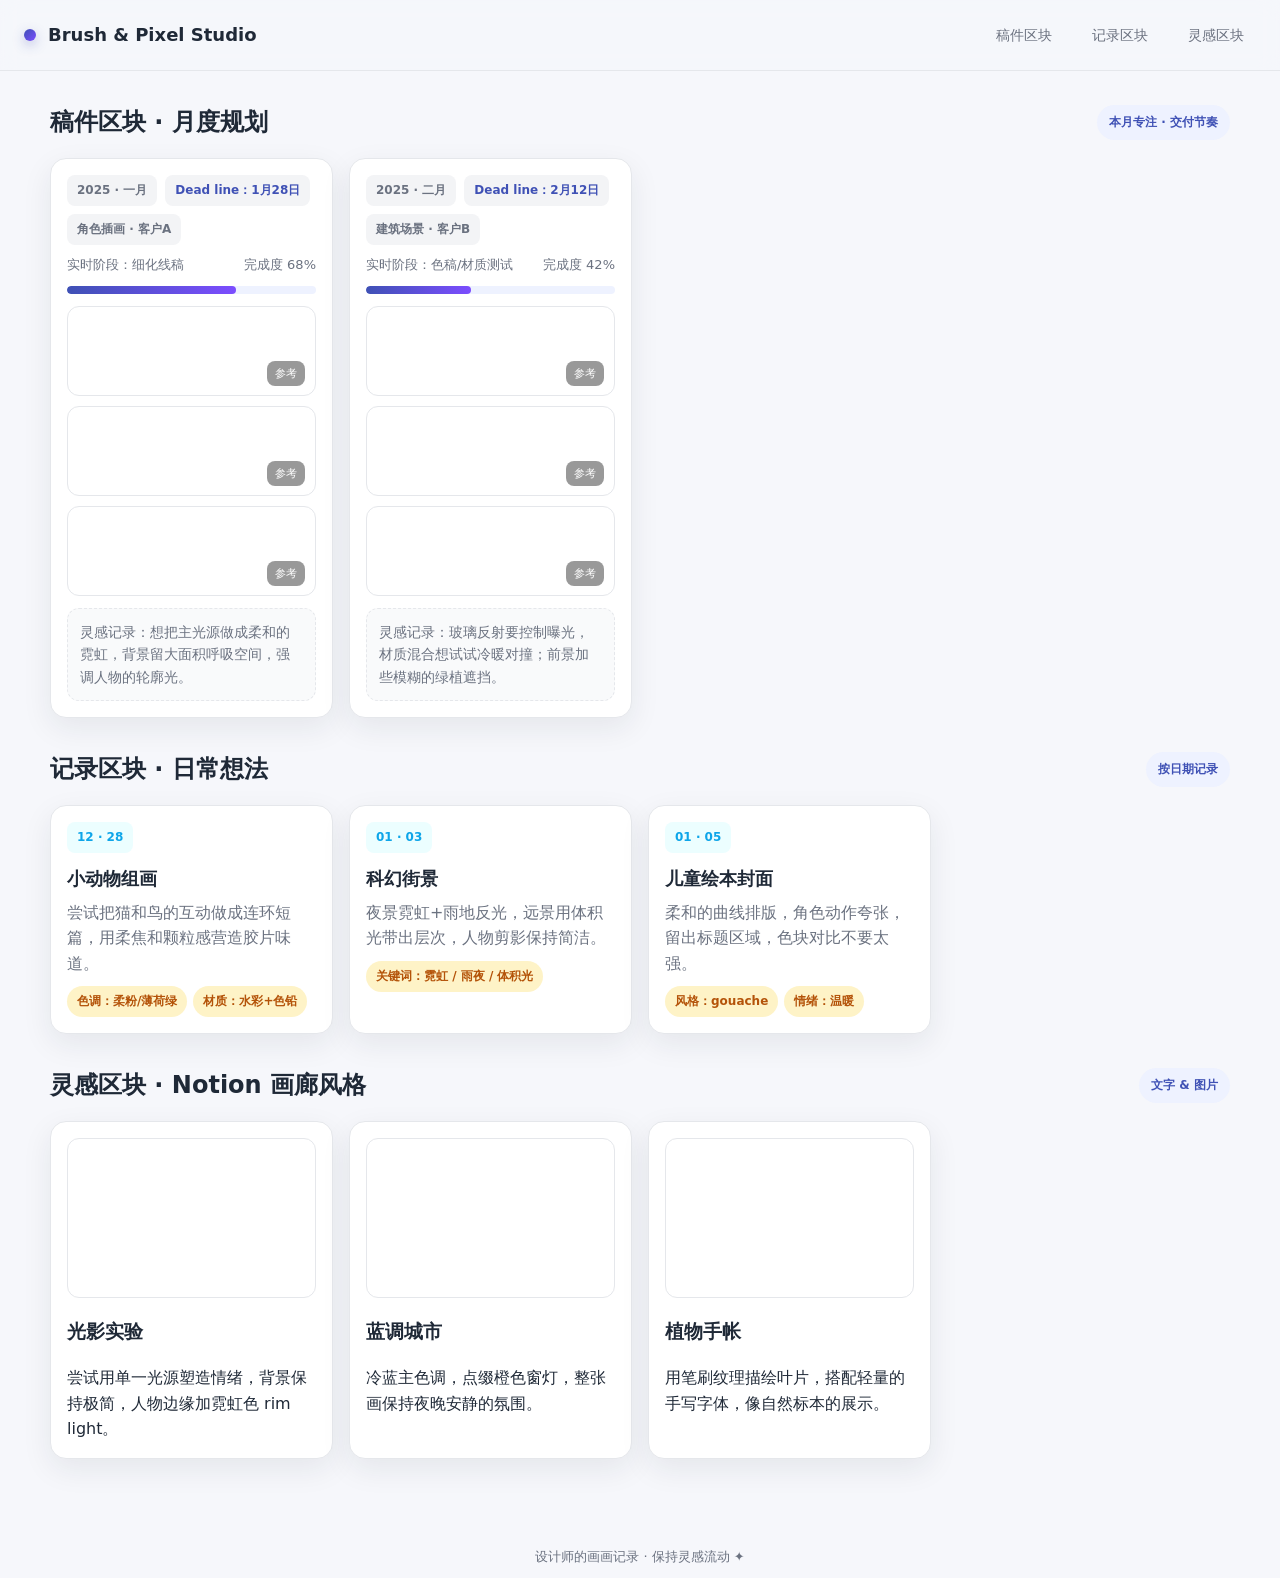
==== index.html @ 57a260a4 "Add painting record layout page" ====
<!DOCTYPE html>
<html lang="zh-CN">
<head>
  <meta charset="UTF-8">
  <meta name="viewport" content="width=device-width, initial-scale=1.0">
  <title>画画记录网站 | Brush & Pixel</title>
  <style>
    :root {
      --bg: #f6f7fb;
      --card: #ffffff;
      --primary: #3f51b5;
      --accent: #ffc107;
      --text: #1f2937;
      --muted: #6b7280;
      --border: #e5e7eb;
      --shadow: 0 10px 30px rgba(31, 41, 55, 0.08);
    }

    * { box-sizing: border-box; }

    body {
      margin: 0;
      font-family: "Inter", "PingFang SC", "Microsoft YaHei", system-ui, -apple-system, sans-serif;
      background: var(--bg);
      color: var(--text);
      line-height: 1.6;
    }

    header {
      position: sticky;
      top: 0;
      z-index: 10;
      background: rgba(246, 247, 251, 0.9);
      backdrop-filter: blur(10px);
      border-bottom: 1px solid var(--border);
      padding: 16px 24px;
      display: flex;
      align-items: center;
      justify-content: space-between;
    }

    .brand {
      display: flex;
      align-items: center;
      gap: 12px;
      font-weight: 700;
      font-size: 18px;
    }

    .brand .dot {
      width: 12px;
      height: 12px;
      border-radius: 50%;
      background: linear-gradient(135deg, var(--primary), #7c4dff);
      box-shadow: 0 4px 12px rgba(63, 81, 181, 0.35);
    }

    .nav {
      display: flex;
      gap: 16px;
      align-items: center;
      font-size: 14px;
    }

    .nav a {
      color: var(--muted);
      text-decoration: none;
      padding: 8px 12px;
      border-radius: 10px;
      transition: all 0.2s ease;
    }

    .nav a:hover {
      color: var(--primary);
      background: rgba(63, 81, 181, 0.08);
    }

    main {
      max-width: 1220px;
      margin: 0 auto;
      padding: 32px 20px 64px;
      display: flex;
      flex-direction: column;
      gap: 32px;
    }

    .section-header {
      display: flex;
      align-items: center;
      justify-content: space-between;
      margin-bottom: 16px;
    }

    h2 {
      margin: 0;
      font-size: 24px;
    }

    .pill {
      background: #eef2ff;
      color: var(--primary);
      padding: 8px 12px;
      border-radius: 999px;
      font-weight: 600;
      font-size: 12px;
      display: inline-flex;
      align-items: center;
      gap: 6px;
    }

    .grid {
      display: grid;
      gap: 16px;
    }

    .gallery {
      grid-template-columns: repeat(auto-fill, minmax(280px, 1fr));
    }

    .card {
      background: var(--card);
      border: 1px solid var(--border);
      border-radius: 16px;
      padding: 16px;
      box-shadow: var(--shadow);
      transition: transform 0.15s ease, box-shadow 0.15s ease;
    }

    .card:hover {
      transform: translateY(-3px);
      box-shadow: 0 15px 40px rgba(31, 41, 55, 0.12);
    }

    .tag-row {
      display: flex;
      gap: 8px;
      margin-bottom: 10px;
      flex-wrap: wrap;
    }

    .tag {
      padding: 6px 10px;
      border-radius: 8px;
      background: #f3f4f6;
      color: var(--muted);
      font-weight: 600;
      font-size: 12px;
    }

    .deadline {
      color: var(--primary);
    }

    .progress {
      position: relative;
      height: 8px;
      width: 100%;
      background: #eef2ff;
      border-radius: 999px;
      margin: 10px 0 12px;
      overflow: hidden;
    }

    .progress span {
      position: absolute;
      left: 0;
      top: 0;
      bottom: 0;
      width: 68%;
      background: linear-gradient(90deg, var(--primary), #7c4dff);
      border-radius: inherit;
    }

    .progress-label {
      display: flex;
      align-items: center;
      justify-content: space-between;
      font-size: 13px;
      color: var(--muted);
    }

    .ref-grid {
      display: grid;
      grid-template-columns: repeat(auto-fit, minmax(120px, 1fr));
      gap: 10px;
      margin-top: 12px;
    }

    .ref-thumb {
      height: 90px;
      border-radius: 12px;
      background-size: cover;
      background-position: center;
      border: 1px solid var(--border);
      position: relative;
      overflow: hidden;
    }

    .ref-thumb::after {
      content: "参考";
      position: absolute;
      bottom: 8px;
      right: 10px;
      font-size: 11px;
      padding: 4px 8px;
      border-radius: 8px;
      color: #fff;
      background: rgba(0, 0, 0, 0.4);
      backdrop-filter: blur(4px);
    }

    .note {
      background: #f9fafb;
      border: 1px dashed var(--border);
      border-radius: 12px;
      padding: 12px;
      font-size: 14px;
      color: var(--muted);
      margin-top: 12px;
    }

    .record-card .date-tag {
      display: inline-block;
      background: #ecfeff;
      color: #0ea5e9;
      padding: 6px 10px;
      border-radius: 8px;
      font-weight: 700;
      font-size: 12px;
      margin-bottom: 8px;
    }

    .record-card h3 {
      margin: 4px 0 6px;
      font-size: 18px;
    }

    .record-card p {
      margin: 0;
      color: var(--muted);
    }

    .inline-list {
      display: flex;
      gap: 6px;
      flex-wrap: wrap;
      margin-top: 10px;
    }

    .inline-chip {
      padding: 6px 10px;
      border-radius: 999px;
      background: #fef3c7;
      color: #b45309;
      font-weight: 700;
      font-size: 12px;
    }

    .cover {
      height: 160px;
      border-radius: 12px;
      background-size: cover;
      background-position: center;
      border: 1px solid var(--border);
      margin-bottom: 12px;
    }

    .text-card p { margin: 0; }

    footer {
      text-align: center;
      color: var(--muted);
      padding: 24px 0 10px;
      font-size: 13px;
    }

    @media (max-width: 768px) {
      header { flex-direction: column; align-items: flex-start; gap: 12px; }
      main { padding: 24px 16px 48px; }
      h2 { font-size: 20px; }
    }
  </style>
</head>
<body>
  <header>
    <div class="brand"><span class="dot"></span>Brush & Pixel Studio</div>
    <nav class="nav">
      <a href="#drafts">稿件区块</a>
      <a href="#records">记录区块</a>
      <a href="#ideas">灵感区块</a>
    </nav>
  </header>

  <main>
    <section id="drafts">
      <div class="section-header">
        <h2>稿件区块 · 月度规划</h2>
        <span class="pill">本月专注 · 交付节奏</span>
      </div>
      <div class="grid gallery">
        <article class="card">
          <div class="tag-row">
            <span class="tag">2025 · 一月</span>
            <span class="tag deadline">Dead line：1月28日</span>
            <span class="tag">角色插画 · 客户A</span>
          </div>
          <div class="progress-label">
            <span>实时阶段：细化线稿</span>
            <span>完成度 68%</span>
          </div>
          <div class="progress" aria-label="完成进度"><span></span></div>
          <div class="ref-grid">
            <div class="ref-thumb" style="background-image:url('https://images.unsplash.com/photo-1500530855697-b586d89ba3ee?auto=format&fit=crop&w=800&q=80');"></div>
            <div class="ref-thumb" style="background-image:url('https://images.unsplash.com/photo-1501785888041-af3ef285b470?auto=format&fit=crop&w=800&q=80');"></div>
            <div class="ref-thumb" style="background-image:url('https://images.unsplash.com/photo-1487412720507-e7ab37603c6f?auto=format&fit=crop&w=800&q=80');"></div>
          </div>
          <div class="note">灵感记录：想把主光源做成柔和的霓虹，背景留大面积呼吸空间，强调人物的轮廓光。</div>
        </article>

        <article class="card">
          <div class="tag-row">
            <span class="tag">2025 · 二月</span>
            <span class="tag deadline">Dead line：2月12日</span>
            <span class="tag">建筑场景 · 客户B</span>
          </div>
          <div class="progress-label">
            <span>实时阶段：色稿/材质测试</span>
            <span>完成度 42%</span>
          </div>
          <div class="progress" aria-label="完成进度"><span style="width:42%"></span></div>
          <div class="ref-grid">
            <div class="ref-thumb" style="background-image:url('https://images.unsplash.com/photo-1529429617124-aee1f1650a5c?auto=format&fit=crop&w=800&q=80');"></div>
            <div class="ref-thumb" style="background-image:url('https://images.unsplash.com/photo-1489515217757-5fd1be406fef?auto=format&fit=crop&w=800&q=80');"></div>
            <div class="ref-thumb" style="background-image:url('https://images.unsplash.com/photo-1473862170184-862ab08aae5b?auto=format&fit=crop&w=800&q=80');"></div>
          </div>
          <div class="note">灵感记录：玻璃反射要控制曝光，材质混合想试试冷暖对撞；前景加些模糊的绿植遮挡。</div>
        </article>
      </div>
    </section>

    <section id="records">
      <div class="section-header">
        <h2>记录区块 · 日常想法</h2>
        <span class="pill">按日期记录</span>
      </div>
      <div class="grid gallery">
        <article class="card record-card">
          <span class="date-tag">12 · 28</span>
          <h3>小动物组画</h3>
          <p>尝试把猫和鸟的互动做成连环短篇，用柔焦和颗粒感营造胶片味道。</p>
          <div class="inline-list">
            <span class="inline-chip">色调：柔粉/薄荷绿</span>
            <span class="inline-chip">材质：水彩+色铅</span>
          </div>
        </article>

        <article class="card record-card">
          <span class="date-tag">01 · 03</span>
          <h3>科幻街景</h3>
          <p>夜景霓虹+雨地反光，远景用体积光带出层次，人物剪影保持简洁。</p>
          <div class="inline-list">
            <span class="inline-chip">关键词：霓虹 / 雨夜 / 体积光</span>
          </div>
        </article>

        <article class="card record-card">
          <span class="date-tag">01 · 05</span>
          <h3>儿童绘本封面</h3>
          <p>柔和的曲线排版，角色动作夸张，留出标题区域，色块对比不要太强。</p>
          <div class="inline-list">
            <span class="inline-chip">风格：gouache</span>
            <span class="inline-chip">情绪：温暖</span>
          </div>
        </article>
      </div>
    </section>

    <section id="ideas">
      <div class="section-header">
        <h2>灵感区块 · Notion 画廊风格</h2>
        <span class="pill">文字 & 图片</span>
      </div>
      <div class="grid gallery">
        <article class="card text-card">
          <div class="cover" style="background-image:url('https://images.unsplash.com/photo-1487412912498-0447578fcca8?auto=format&fit=crop&w=1000&q=80');"></div>
          <h3>光影实验</h3>
          <p>尝试用单一光源塑造情绪，背景保持极简，人物边缘加霓虹色 rim light。</p>
        </article>

        <article class="card text-card">
          <div class="cover" style="background-image:url('https://images.unsplash.com/photo-1460925895917-afdab827c52f?auto=format&fit=crop&w=1000&q=80');"></div>
          <h3>蓝调城市</h3>
          <p>冷蓝主色调，点缀橙色窗灯，整张画保持夜晚安静的氛围。</p>
        </article>

        <article class="card text-card">
          <div class="cover" style="background-image:url('https://images.unsplash.com/photo-1487412720507-e7ab37603c6f?auto=format&fit=crop&w=1000&q=80');"></div>
          <h3>植物手帐</h3>
          <p>用笔刷纹理描绘叶片，搭配轻量的手写字体，像自然标本的展示。</p>
        </article>
      </div>
    </section>
  </main>

  <footer>设计师的画画记录 · 保持灵感流动 ✦</footer>
</body>
</html>
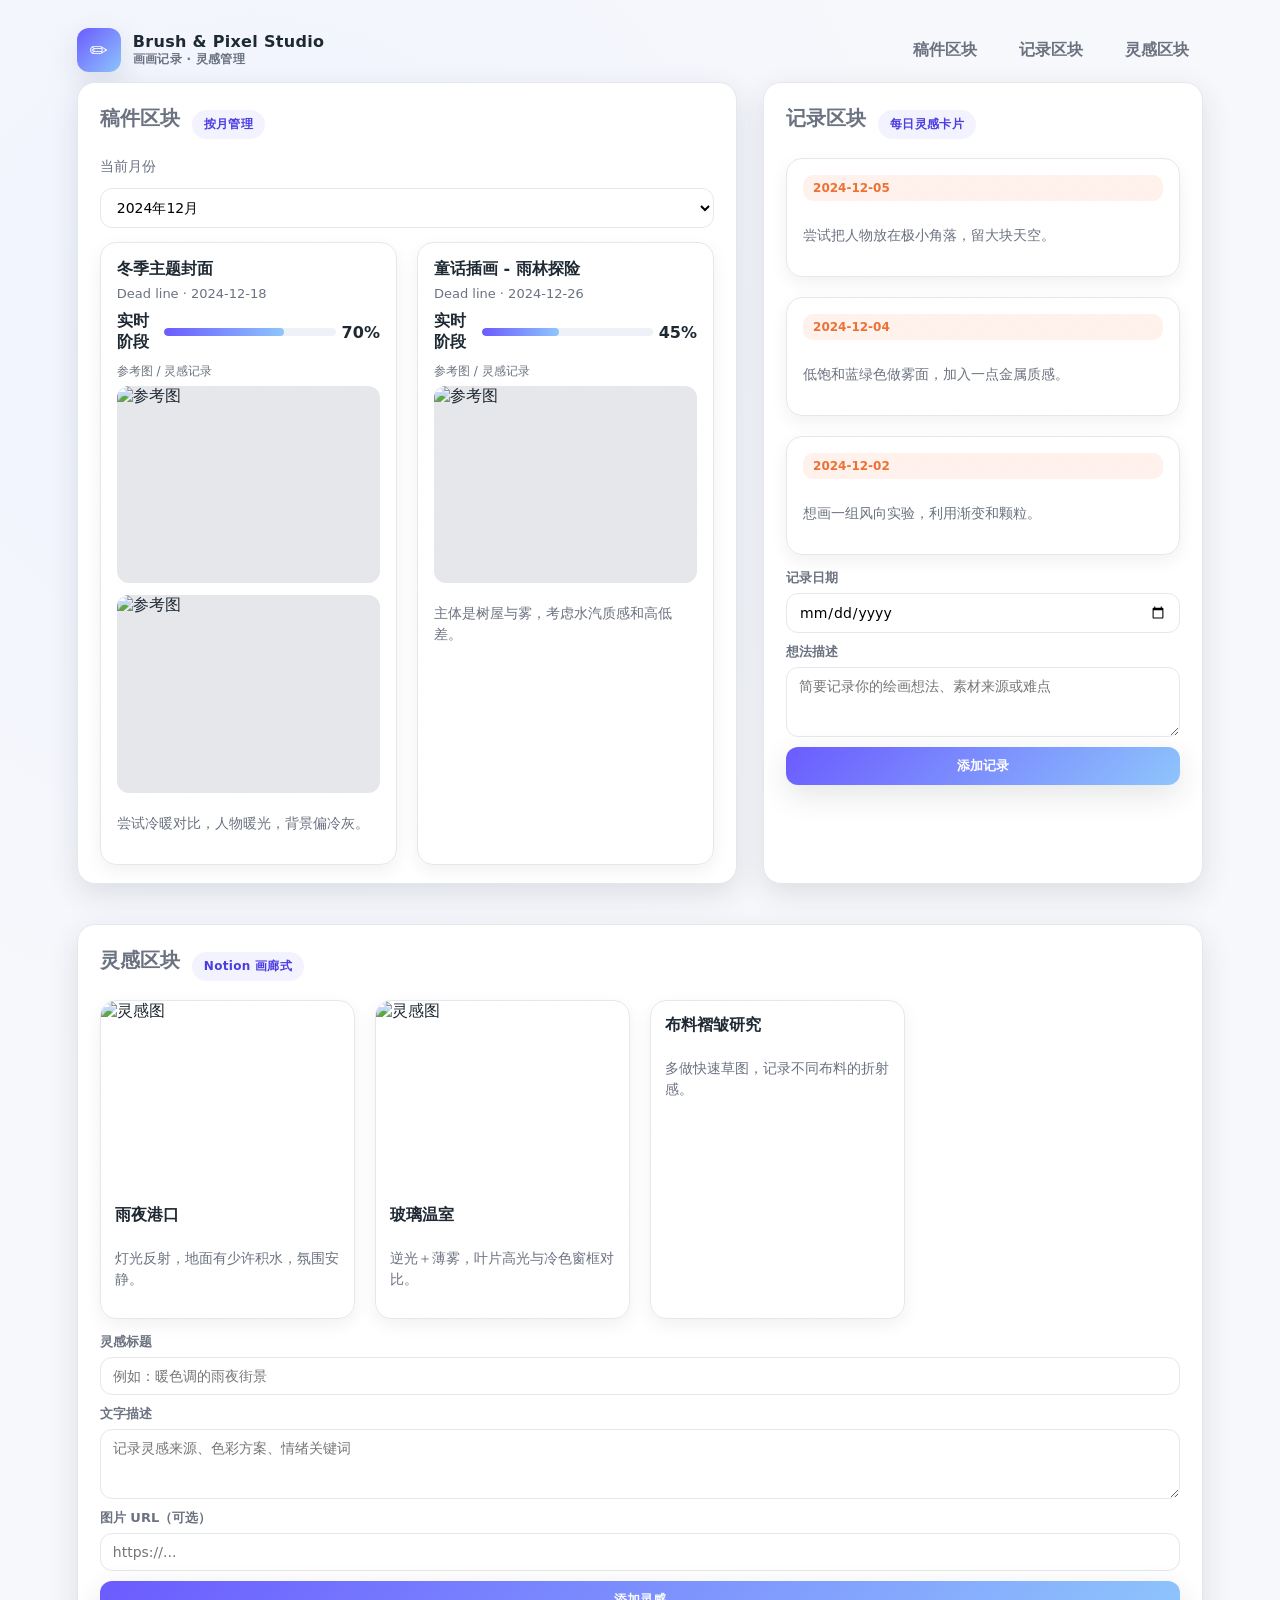
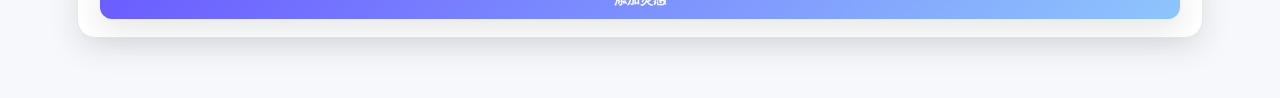
==== commit 72ed3013: "Create painting record website layout" ====
--- a/index.html
+++ b/index.html
@@ -1,42 +1,43 @@
 <!DOCTYPE html>
 <html lang="zh-CN">
 <head>
-  <meta charset="UTF-8">
-  <meta name="viewport" content="width=device-width, initial-scale=1.0">
+  <meta charset="UTF-8" />
+  <meta name="viewport" content="width=device-width, initial-scale=1.0" />
   <title>画画记录网站 | Brush & Pixel</title>
   <style>
     :root {
-      --bg: #f6f7fb;
+      --bg: #f7f8fb;
       --card: #ffffff;
-      --primary: #3f51b5;
-      --accent: #ffc107;
-      --text: #1f2937;
+      --text: #1f2933;
       --muted: #6b7280;
+      --accent: #6b5bff;
+      --accent-2: #ff8a5c;
       --border: #e5e7eb;
-      --shadow: 0 10px 30px rgba(31, 41, 55, 0.08);
-    }
-
-    * { box-sizing: border-box; }
+      --shadow: 0 10px 30px rgba(31, 41, 51, 0.12);
+      --radius: 18px;
+      --gap: 20px;
+    }
+
+    * {
+      box-sizing: border-box;
+    }
 
     body {
       margin: 0;
-      font-family: "Inter", "PingFang SC", "Microsoft YaHei", system-ui, -apple-system, sans-serif;
-      background: var(--bg);
+      background: radial-gradient(circle at 20% 20%, #f0f4ff, #f7f8fb 45%),
+        radial-gradient(circle at 80% 10%, #fff2ec, transparent 35%),
+        var(--bg);
+      font-family: 'Inter', 'Noto Sans SC', system-ui, -apple-system, BlinkMacSystemFont,
+        'Segoe UI', sans-serif;
       color: var(--text);
-      line-height: 1.6;
+      min-height: 100vh;
     }
 
     header {
-      position: sticky;
-      top: 0;
-      z-index: 10;
-      background: rgba(246, 247, 251, 0.9);
-      backdrop-filter: blur(10px);
-      border-bottom: 1px solid var(--border);
-      padding: 16px 24px;
       display: flex;
       align-items: center;
       justify-content: space-between;
+      padding: 28px 6vw 10px;
     }
 
     .brand {
@@ -44,364 +45,529 @@
       align-items: center;
       gap: 12px;
       font-weight: 700;
-      font-size: 18px;
-    }
-
-    .brand .dot {
-      width: 12px;
-      height: 12px;
-      border-radius: 50%;
-      background: linear-gradient(135deg, var(--primary), #7c4dff);
-      box-shadow: 0 4px 12px rgba(63, 81, 181, 0.35);
-    }
-
-    .nav {
-      display: flex;
-      gap: 16px;
+      letter-spacing: 0.3px;
+    }
+
+    .brand-icon {
+      width: 44px;
+      height: 44px;
+      border-radius: 12px;
+      background: linear-gradient(135deg, #6b5bff, #8ec5fc);
+      display: grid;
+      place-items: center;
+      color: white;
+      font-size: 22px;
+      font-weight: 800;
+      box-shadow: var(--shadow);
+    }
+
+    nav {
+      display: flex;
+      gap: 14px;
       align-items: center;
+    }
+
+    nav a {
+      text-decoration: none;
+      color: var(--muted);
+      padding: 10px 14px;
+      border-radius: 12px;
+      transition: all 0.2s ease;
+      font-weight: 600;
+    }
+
+    nav a:hover,
+    nav a:focus {
+      color: var(--text);
+      background: rgba(107, 91, 255, 0.08);
+    }
+
+    .main-grid {
+      display: grid;
+      grid-template-columns: 1.2fr 0.8fr;
+      gap: 26px;
+      padding: 0 6vw 40px;
+    }
+
+    .section {
+      background: var(--card);
+      border-radius: var(--radius);
+      padding: 22px 22px 18px;
+      box-shadow: var(--shadow);
+      border: 1px solid var(--border);
+    }
+
+    .section h2 {
+      margin: 0 0 12px;
+      display: flex;
+      align-items: center;
+      gap: 10px;
+      font-size: 20px;
+    }
+
+    .pill {
+      background: rgba(107, 91, 255, 0.08);
+      color: #4b3de2;
+      padding: 6px 12px;
+      border-radius: 999px;
+      font-size: 12px;
+      font-weight: 700;
+      letter-spacing: 0.3px;
+    }
+
+    .meta-line {
+      display: flex;
+      align-items: center;
+      gap: 12px;
+      color: var(--muted);
       font-size: 14px;
-    }
-
-    .nav a {
+      margin-bottom: 14px;
+      flex-wrap: wrap;
+    }
+
+    .cards-grid {
+      display: grid;
+      grid-template-columns: repeat(auto-fill, minmax(240px, 1fr));
+      gap: var(--gap);
+    }
+
+    .card {
+      background: linear-gradient(145deg, rgba(255, 255, 255, 0.9), #fff);
+      border-radius: 16px;
+      padding: 16px;
+      border: 1px solid var(--border);
+      box-shadow: 0 6px 18px rgba(0, 0, 0, 0.06);
+      display: flex;
+      flex-direction: column;
+      gap: 10px;
+      position: relative;
+      overflow: hidden;
+    }
+
+    .card::after {
+      content: '';
+      position: absolute;
+      inset: 0;
+      background: linear-gradient(140deg, rgba(107, 91, 255, 0.08), rgba(255, 255, 255, 0.2));
+      opacity: 0;
+      transition: opacity 0.2s ease;
+      pointer-events: none;
+    }
+
+    .card:hover::after {
+      opacity: 1;
+    }
+
+    .card h3 {
+      margin: 0;
+      font-size: 16px;
+    }
+
+    .deadline {
+      font-size: 13px;
       color: var(--muted);
-      text-decoration: none;
-      padding: 8px 12px;
-      border-radius: 10px;
-      transition: all 0.2s ease;
-    }
-
-    .nav a:hover {
-      color: var(--primary);
-      background: rgba(63, 81, 181, 0.08);
-    }
-
-    main {
-      max-width: 1220px;
-      margin: 0 auto;
-      padding: 32px 20px 64px;
-      display: flex;
-      flex-direction: column;
-      gap: 32px;
-    }
-
-    .section-header {
-      display: flex;
-      align-items: center;
-      justify-content: space-between;
-      margin-bottom: 16px;
-    }
-
-    h2 {
-      margin: 0;
-      font-size: 24px;
-    }
-
-    .pill {
-      background: #eef2ff;
-      color: var(--primary);
-      padding: 8px 12px;
-      border-radius: 999px;
-      font-weight: 600;
-      font-size: 12px;
-      display: inline-flex;
+    }
+
+    .stage {
+      display: flex;
       align-items: center;
       gap: 6px;
-    }
-
-    .grid {
-      display: grid;
-      gap: 16px;
+      font-weight: 700;
+    }
+
+    .progress {
+      width: 100%;
+      height: 8px;
+      background: #eef1f7;
+      border-radius: 999px;
+      overflow: hidden;
+    }
+
+    .progress span {
+      display: block;
+      height: 100%;
+      border-radius: inherit;
+      background: linear-gradient(90deg, #6b5bff, #8ec5fc);
+    }
+
+    .tags {
+      display: flex;
+      gap: 8px;
+      flex-wrap: wrap;
+    }
+
+    .tag {
+      background: rgba(255, 138, 92, 0.12);
+      color: #ed7134;
+      padding: 6px 10px;
+      border-radius: 10px;
+      font-size: 12px;
+      font-weight: 700;
     }
 
     .gallery {
-      grid-template-columns: repeat(auto-fill, minmax(280px, 1fr));
-    }
-
-    .card {
-      background: var(--card);
+      display: grid;
+      grid-template-columns: repeat(auto-fill, minmax(160px, 1fr));
+      gap: 12px;
+    }
+
+    .thumb {
+      border-radius: 12px;
+      overflow: hidden;
+      position: relative;
+      aspect-ratio: 4 / 3;
+      background: #e5e7eb;
+    }
+
+    .thumb img {
+      width: 100%;
+      height: 100%;
+      object-fit: cover;
+      display: block;
+    }
+
+    .note {
+      color: var(--muted);
+      font-size: 14px;
+      line-height: 1.5;
+    }
+
+    .form {
+      margin-top: 14px;
+      display: grid;
+      gap: 10px;
+    }
+
+    .form label {
+      font-weight: 700;
+      font-size: 13px;
+      color: var(--muted);
+    }
+
+    .input, textarea, select {
+      width: 100%;
+      border-radius: 12px;
       border: 1px solid var(--border);
-      border-radius: 16px;
-      padding: 16px;
+      padding: 10px 12px;
+      font-size: 14px;
+      background: #fff;
+      font-family: inherit;
+      transition: border 0.2s ease, box-shadow 0.2s ease;
+    }
+
+    .input:focus, textarea:focus, select:focus {
+      outline: none;
+      border-color: var(--accent);
+      box-shadow: 0 0 0 3px rgba(107, 91, 255, 0.18);
+    }
+
+    .btn {
+      background: linear-gradient(135deg, #6b5bff, #8ec5fc);
+      color: #fff;
+      border: none;
+      padding: 10px 12px;
+      border-radius: 12px;
+      font-weight: 700;
+      cursor: pointer;
       box-shadow: var(--shadow);
       transition: transform 0.15s ease, box-shadow 0.15s ease;
     }
 
-    .card:hover {
-      transform: translateY(-3px);
-      box-shadow: 0 15px 40px rgba(31, 41, 55, 0.12);
-    }
-
-    .tag-row {
-      display: flex;
+    .btn:hover {
+      transform: translateY(-1px);
+      box-shadow: 0 12px 24px rgba(107, 91, 255, 0.25);
+    }
+
+    .stack {
+      display: grid;
+      gap: 6px;
+    }
+
+    .subtle {
+      color: var(--muted);
+      font-size: 12px;
+    }
+
+    .inspiration-card {
+      padding: 0;
+      overflow: hidden;
+    }
+
+    .inspiration-card img {
+      width: 100%;
+      height: 180px;
+      object-fit: cover;
+      display: block;
+    }
+
+    .inspiration-card .body {
+      padding: 14px;
+      display: grid;
       gap: 8px;
-      margin-bottom: 10px;
-      flex-wrap: wrap;
-    }
-
-    .tag {
-      padding: 6px 10px;
-      border-radius: 8px;
-      background: #f3f4f6;
-      color: var(--muted);
-      font-weight: 600;
-      font-size: 12px;
-    }
-
-    .deadline {
-      color: var(--primary);
-    }
-
-    .progress {
-      position: relative;
-      height: 8px;
-      width: 100%;
-      background: #eef2ff;
-      border-radius: 999px;
-      margin: 10px 0 12px;
-      overflow: hidden;
-    }
-
-    .progress span {
-      position: absolute;
-      left: 0;
-      top: 0;
-      bottom: 0;
-      width: 68%;
-      background: linear-gradient(90deg, var(--primary), #7c4dff);
-      border-radius: inherit;
-    }
-
-    .progress-label {
-      display: flex;
-      align-items: center;
-      justify-content: space-between;
-      font-size: 13px;
-      color: var(--muted);
-    }
-
-    .ref-grid {
-      display: grid;
-      grid-template-columns: repeat(auto-fit, minmax(120px, 1fr));
-      gap: 10px;
-      margin-top: 12px;
-    }
-
-    .ref-thumb {
-      height: 90px;
-      border-radius: 12px;
-      background-size: cover;
-      background-position: center;
-      border: 1px solid var(--border);
-      position: relative;
-      overflow: hidden;
-    }
-
-    .ref-thumb::after {
-      content: "参考";
-      position: absolute;
-      bottom: 8px;
-      right: 10px;
-      font-size: 11px;
-      padding: 4px 8px;
-      border-radius: 8px;
-      color: #fff;
-      background: rgba(0, 0, 0, 0.4);
-      backdrop-filter: blur(4px);
-    }
-
-    .note {
-      background: #f9fafb;
-      border: 1px dashed var(--border);
-      border-radius: 12px;
-      padding: 12px;
-      font-size: 14px;
-      color: var(--muted);
-      margin-top: 12px;
-    }
-
-    .record-card .date-tag {
-      display: inline-block;
-      background: #ecfeff;
-      color: #0ea5e9;
-      padding: 6px 10px;
-      border-radius: 8px;
-      font-weight: 700;
-      font-size: 12px;
-      margin-bottom: 8px;
-    }
-
-    .record-card h3 {
-      margin: 4px 0 6px;
-      font-size: 18px;
-    }
-
-    .record-card p {
-      margin: 0;
-      color: var(--muted);
-    }
-
-    .inline-list {
-      display: flex;
-      gap: 6px;
-      flex-wrap: wrap;
-      margin-top: 10px;
-    }
-
-    .inline-chip {
-      padding: 6px 10px;
-      border-radius: 999px;
-      background: #fef3c7;
-      color: #b45309;
-      font-weight: 700;
-      font-size: 12px;
-    }
-
-    .cover {
-      height: 160px;
-      border-radius: 12px;
-      background-size: cover;
-      background-position: center;
-      border: 1px solid var(--border);
-      margin-bottom: 12px;
-    }
-
-    .text-card p { margin: 0; }
-
-    footer {
-      text-align: center;
-      color: var(--muted);
-      padding: 24px 0 10px;
-      font-size: 13px;
-    }
-
-    @media (max-width: 768px) {
-      header { flex-direction: column; align-items: flex-start; gap: 12px; }
-      main { padding: 24px 16px 48px; }
-      h2 { font-size: 20px; }
+    }
+
+    @media (max-width: 980px) {
+      .main-grid {
+        grid-template-columns: 1fr;
+      }
     }
   </style>
 </head>
 <body>
   <header>
-    <div class="brand"><span class="dot"></span>Brush & Pixel Studio</div>
-    <nav class="nav">
-      <a href="#drafts">稿件区块</a>
+    <div class="brand">
+      <div class="brand-icon">✏️</div>
+      <div>
+        <div>Brush & Pixel Studio</div>
+        <div class="subtle">画画记录 · 灵感管理</div>
+      </div>
+    </div>
+    <nav>
+      <a href="#manuscript">稿件区块</a>
       <a href="#records">记录区块</a>
-      <a href="#ideas">灵感区块</a>
+      <a href="#inspiration">灵感区块</a>
     </nav>
   </header>
 
-  <main>
-    <section id="drafts">
-      <div class="section-header">
-        <h2>稿件区块 · 月度规划</h2>
-        <span class="pill">本月专注 · 交付节奏</span>
+  <div class="main-grid">
+    <section id="manuscript" class="section">
+      <div class="meta-line">
+        <h2>稿件区块</h2>
+        <span class="pill">按月管理</span>
       </div>
-      <div class="grid gallery">
-        <article class="card">
-          <div class="tag-row">
-            <span class="tag">2025 · 一月</span>
-            <span class="tag deadline">Dead line：1月28日</span>
-            <span class="tag">角色插画 · 客户A</span>
+      <div class="meta-line">
+        <label for="month-select">当前月份</label>
+        <select id="month-select" class="input" aria-label="选择月份"></select>
+      </div>
+      <div id="manuscript-cards" class="cards-grid"></div>
+    </section>
+
+    <div class="section">
+      <section id="records">
+        <div class="meta-line">
+          <h2>记录区块</h2>
+          <span class="pill">每日灵感卡片</span>
+        </div>
+        <div id="record-cards" class="cards-grid" style="margin-bottom:14px;"></div>
+        <form id="record-form" class="form" autocomplete="off">
+          <div class="stack">
+            <label for="record-date">记录日期</label>
+            <input id="record-date" class="input" type="date" required />
           </div>
-          <div class="progress-label">
-            <span>实时阶段：细化线稿</span>
-            <span>完成度 68%</span>
+          <div class="stack">
+            <label for="record-idea">想法描述</label>
+            <textarea id="record-idea" rows="3" required placeholder="简要记录你的绘画想法、素材来源或难点"></textarea>
           </div>
-          <div class="progress" aria-label="完成进度"><span></span></div>
-          <div class="ref-grid">
-            <div class="ref-thumb" style="background-image:url('https://images.unsplash.com/photo-1500530855697-b586d89ba3ee?auto=format&fit=crop&w=800&q=80');"></div>
-            <div class="ref-thumb" style="background-image:url('https://images.unsplash.com/photo-1501785888041-af3ef285b470?auto=format&fit=crop&w=800&q=80');"></div>
-            <div class="ref-thumb" style="background-image:url('https://images.unsplash.com/photo-1487412720507-e7ab37603c6f?auto=format&fit=crop&w=800&q=80');"></div>
+          <button class="btn" type="submit">添加记录</button>
+        </form>
+      </section>
+    </div>
+  </div>
+
+  <section id="inspiration" class="section" style="margin:0 6vw 60px;">
+    <div class="meta-line">
+      <h2>灵感区块</h2>
+      <span class="pill">Notion 画廊式</span>
+    </div>
+    <div id="inspiration-cards" class="cards-grid" style="margin-bottom:14px;"></div>
+    <form id="inspiration-form" class="form" autocomplete="off">
+      <div class="stack">
+        <label for="inspiration-title">灵感标题</label>
+        <input id="inspiration-title" class="input" placeholder="例如：暖色调的雨夜街景" required />
+      </div>
+      <div class="stack">
+        <label for="inspiration-text">文字描述</label>
+        <textarea id="inspiration-text" rows="3" required placeholder="记录灵感来源、色彩方案、情绪关键词"></textarea>
+      </div>
+      <div class="stack">
+        <label for="inspiration-image">图片 URL（可选）</label>
+        <input id="inspiration-image" class="input" placeholder="https://..." />
+      </div>
+      <button class="btn" type="submit">添加灵感</button>
+    </form>
+  </section>
+
+  <script>
+    // 初始数据
+    const months = [
+      '2024-11', '2024-12', '2025-01', '2025-02'
+    ];
+
+    const manuscriptData = {
+      '2024-12': [
+        {
+          title: '冬季主题封面',
+          deadline: '2024-12-18',
+          stage: 70,
+          reference: [
+            'https://images.unsplash.com/photo-1500530855697-b586d89ba3ee?auto=format&fit=crop&w=600&q=80',
+            'https://images.unsplash.com/photo-1545239351-1141bd82e8a6?auto=format&fit=crop&w=600&q=80'
+          ],
+          note: '尝试冷暖对比，人物暖光，背景偏冷灰。'
+        },
+        {
+          title: '童话插画 - 雨林探险',
+          deadline: '2024-12-26',
+          stage: 45,
+          reference: [
+            'https://images.unsplash.com/photo-1500534314209-a25ddb2bd429?auto=format&fit=crop&w=600&q=80'
+          ],
+          note: '主体是树屋与雾，考虑水汽质感和高低差。'
+        }
+      ],
+      '2025-01': [
+        {
+          title: '科幻城市夜景',
+          deadline: '2025-01-12',
+          stage: 25,
+          reference: [
+            'https://images.unsplash.com/photo-1500530855697-b586d89ba3ee?auto=format&fit=crop&w=600&q=80'
+          ],
+          note: '霓虹反射、雨感、层次需要加强。'
+        }
+      ],
+      '2025-02': []
+    };
+
+    const records = [
+      { date: '2024-12-02', text: '想画一组风向实验，利用渐变和颗粒。' },
+      { date: '2024-12-04', text: '低饱和蓝绿色做雾面，加入一点金属质感。' },
+      { date: '2024-12-05', text: '尝试把人物放在极小角落，留大块天空。' }
+    ];
+
+    const inspirations = [
+      {
+        title: '雨夜港口',
+        text: '灯光反射，地面有少许积水，氛围安静。',
+        image: 'https://images.unsplash.com/photo-1500534314209-a25ddb2bd429?auto=format&fit=crop&w=800&q=80'
+      },
+      {
+        title: '玻璃温室',
+        text: '逆光＋薄雾，叶片高光与冷色窗框对比。',
+        image: 'https://images.unsplash.com/photo-1500530855697-b586d89ba3ee?auto=format&fit=crop&w=800&q=80'
+      },
+      {
+        title: '布料褶皱研究',
+        text: '多做快速草图，记录不同布料的折射感。',
+        image: ''
+      }
+    ];
+
+    const monthSelect = document.getElementById('month-select');
+    const manuscriptContainer = document.getElementById('manuscript-cards');
+    const recordContainer = document.getElementById('record-cards');
+    const inspirationContainer = document.getElementById('inspiration-cards');
+
+    function formatMonthLabel(value) {
+      const [y, m] = value.split('-');
+      return `${y}年${m}月`;
+    }
+
+    function renderMonthOptions() {
+      months.forEach((m) => {
+        const opt = document.createElement('option');
+        opt.value = m;
+        opt.textContent = formatMonthLabel(m);
+        monthSelect.appendChild(opt);
+      });
+      monthSelect.value = months[1];
+    }
+
+    function renderManuscripts(month) {
+      manuscriptContainer.innerHTML = '';
+      const items = manuscriptData[month] || [];
+      if (!items.length) {
+        manuscriptContainer.innerHTML = '<p class="note">本月暂无稿件，添加新的计划吧。</p>';
+        return;
+      }
+      items.forEach((item) => {
+        const card = document.createElement('div');
+        card.className = 'card';
+        card.innerHTML = `
+          <div class="stack">
+            <h3>${item.title}</h3>
+            <div class="deadline">Dead line · ${item.deadline}</div>
           </div>
-          <div class="note">灵感记录：想把主光源做成柔和的霓虹，背景留大面积呼吸空间，强调人物的轮廓光。</div>
-        </article>
-
-        <article class="card">
-          <div class="tag-row">
-            <span class="tag">2025 · 二月</span>
-            <span class="tag deadline">Dead line：2月12日</span>
-            <span class="tag">建筑场景 · 客户B</span>
+          <div class="stage">
+            <span>实时阶段</span>
+            <div class="progress"><span style="width:${item.stage}%"></span></div>
+            <span>${item.stage}%</span>
           </div>
-          <div class="progress-label">
-            <span>实时阶段：色稿/材质测试</span>
-            <span>完成度 42%</span>
+          <div class="stack">
+            <div class="subtle">参考图 / 灵感记录</div>
+            <div class="gallery">
+              ${item.reference.map((src) => `<div class="thumb"><img src="${src}" alt="参考图" /></div>`).join('')}
+            </div>
+            <p class="note">${item.note}</p>
           </div>
-          <div class="progress" aria-label="完成进度"><span style="width:42%"></span></div>
-          <div class="ref-grid">
-            <div class="ref-thumb" style="background-image:url('https://images.unsplash.com/photo-1529429617124-aee1f1650a5c?auto=format&fit=crop&w=800&q=80');"></div>
-            <div class="ref-thumb" style="background-image:url('https://images.unsplash.com/photo-1489515217757-5fd1be406fef?auto=format&fit=crop&w=800&q=80');"></div>
-            <div class="ref-thumb" style="background-image:url('https://images.unsplash.com/photo-1473862170184-862ab08aae5b?auto=format&fit=crop&w=800&q=80');"></div>
+        `;
+        manuscriptContainer.appendChild(card);
+      });
+    }
+
+    function renderRecords() {
+      recordContainer.innerHTML = '';
+      records
+        .slice()
+        .sort((a, b) => b.date.localeCompare(a.date))
+        .forEach((record) => {
+          const card = document.createElement('div');
+          card.className = 'card';
+          card.innerHTML = `
+            <div class="tag">${record.date}</div>
+            <p class="note">${record.text}</p>
+          `;
+          recordContainer.appendChild(card);
+        });
+    }
+
+    function renderInspirations() {
+      inspirationContainer.innerHTML = '';
+      inspirations.forEach((ins) => {
+        const card = document.createElement('div');
+        card.className = 'card inspiration-card';
+        const hasImage = !!ins.image;
+        card.innerHTML = `
+          ${hasImage ? `<img src="${ins.image}" alt="灵感图" />` : ''}
+          <div class="body">
+            <h3>${ins.title}</h3>
+            <p class="note">${ins.text}</p>
           </div>
-          <div class="note">灵感记录：玻璃反射要控制曝光，材质混合想试试冷暖对撞；前景加些模糊的绿植遮挡。</div>
-        </article>
-      </div>
-    </section>
-
-    <section id="records">
-      <div class="section-header">
-        <h2>记录区块 · 日常想法</h2>
-        <span class="pill">按日期记录</span>
-      </div>
-      <div class="grid gallery">
-        <article class="card record-card">
-          <span class="date-tag">12 · 28</span>
-          <h3>小动物组画</h3>
-          <p>尝试把猫和鸟的互动做成连环短篇，用柔焦和颗粒感营造胶片味道。</p>
-          <div class="inline-list">
-            <span class="inline-chip">色调：柔粉/薄荷绿</span>
-            <span class="inline-chip">材质：水彩+色铅</span>
-          </div>
-        </article>
-
-        <article class="card record-card">
-          <span class="date-tag">01 · 03</span>
-          <h3>科幻街景</h3>
-          <p>夜景霓虹+雨地反光，远景用体积光带出层次，人物剪影保持简洁。</p>
-          <div class="inline-list">
-            <span class="inline-chip">关键词：霓虹 / 雨夜 / 体积光</span>
-          </div>
-        </article>
-
-        <article class="card record-card">
-          <span class="date-tag">01 · 05</span>
-          <h3>儿童绘本封面</h3>
-          <p>柔和的曲线排版，角色动作夸张，留出标题区域，色块对比不要太强。</p>
-          <div class="inline-list">
-            <span class="inline-chip">风格：gouache</span>
-            <span class="inline-chip">情绪：温暖</span>
-          </div>
-        </article>
-      </div>
-    </section>
-
-    <section id="ideas">
-      <div class="section-header">
-        <h2>灵感区块 · Notion 画廊风格</h2>
-        <span class="pill">文字 & 图片</span>
-      </div>
-      <div class="grid gallery">
-        <article class="card text-card">
-          <div class="cover" style="background-image:url('https://images.unsplash.com/photo-1487412912498-0447578fcca8?auto=format&fit=crop&w=1000&q=80');"></div>
-          <h3>光影实验</h3>
-          <p>尝试用单一光源塑造情绪，背景保持极简，人物边缘加霓虹色 rim light。</p>
-        </article>
-
-        <article class="card text-card">
-          <div class="cover" style="background-image:url('https://images.unsplash.com/photo-1460925895917-afdab827c52f?auto=format&fit=crop&w=1000&q=80');"></div>
-          <h3>蓝调城市</h3>
-          <p>冷蓝主色调，点缀橙色窗灯，整张画保持夜晚安静的氛围。</p>
-        </article>
-
-        <article class="card text-card">
-          <div class="cover" style="background-image:url('https://images.unsplash.com/photo-1487412720507-e7ab37603c6f?auto=format&fit=crop&w=1000&q=80');"></div>
-          <h3>植物手帐</h3>
-          <p>用笔刷纹理描绘叶片，搭配轻量的手写字体，像自然标本的展示。</p>
-        </article>
-      </div>
-    </section>
-  </main>
-
-  <footer>设计师的画画记录 · 保持灵感流动 ✦</footer>
+        `;
+        inspirationContainer.appendChild(card);
+      });
+    }
+
+    document.getElementById('record-form').addEventListener('submit', (e) => {
+      e.preventDefault();
+      const date = document.getElementById('record-date').value;
+      const text = document.getElementById('record-idea').value.trim();
+      if (!date || !text) return;
+      records.push({ date, text });
+      renderRecords();
+      e.target.reset();
+    });
+
+    document.getElementById('inspiration-form').addEventListener('submit', (e) => {
+      e.preventDefault();
+      const title = document.getElementById('inspiration-title').value.trim();
+      const text = document.getElementById('inspiration-text').value.trim();
+      const image = document.getElementById('inspiration-image').value.trim();
+      if (!title || !text) return;
+      inspirations.unshift({ title, text, image });
+      renderInspirations();
+      e.target.reset();
+    });
+
+    monthSelect.addEventListener('change', (e) => {
+      renderManuscripts(e.target.value);
+    });
+
+    // 初始化
+    renderMonthOptions();
+    renderManuscripts(monthSelect.value);
+    renderRecords();
+    renderInspirations();
+  </script>
 </body>
 </html>
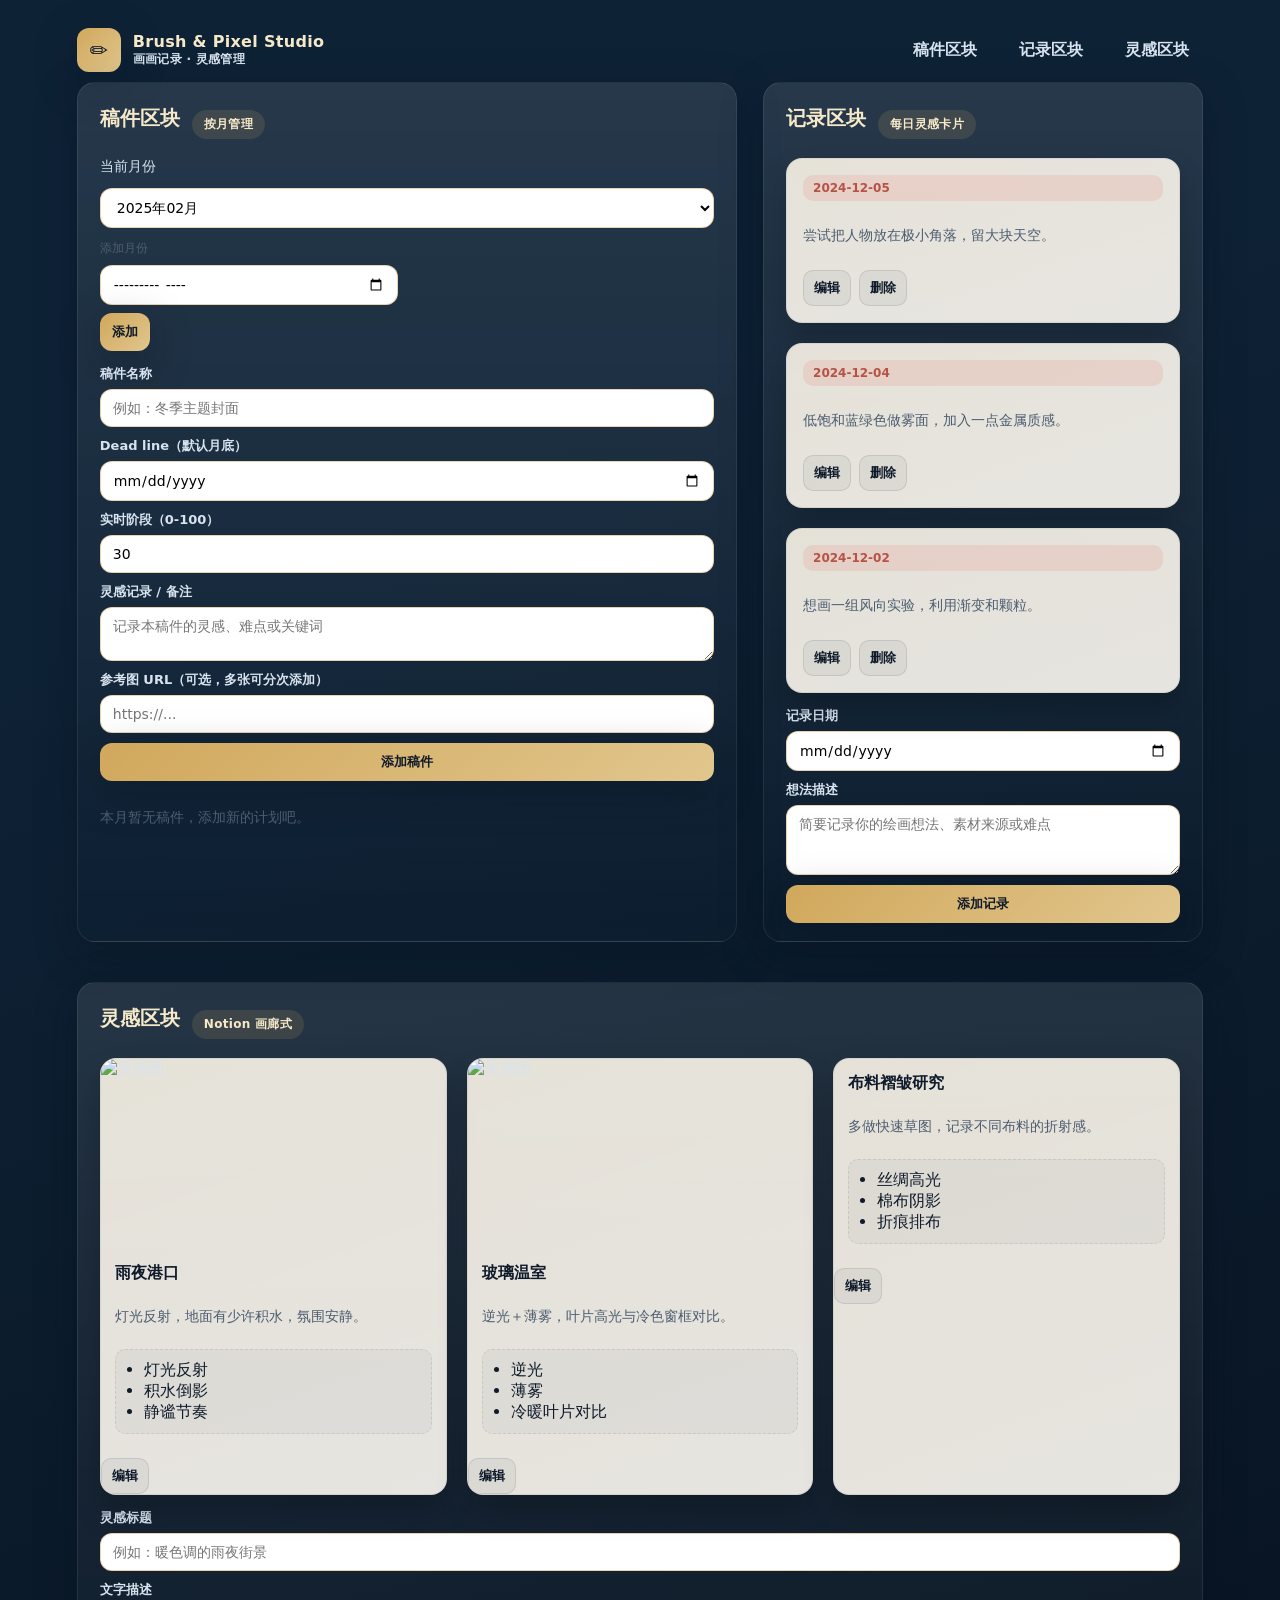
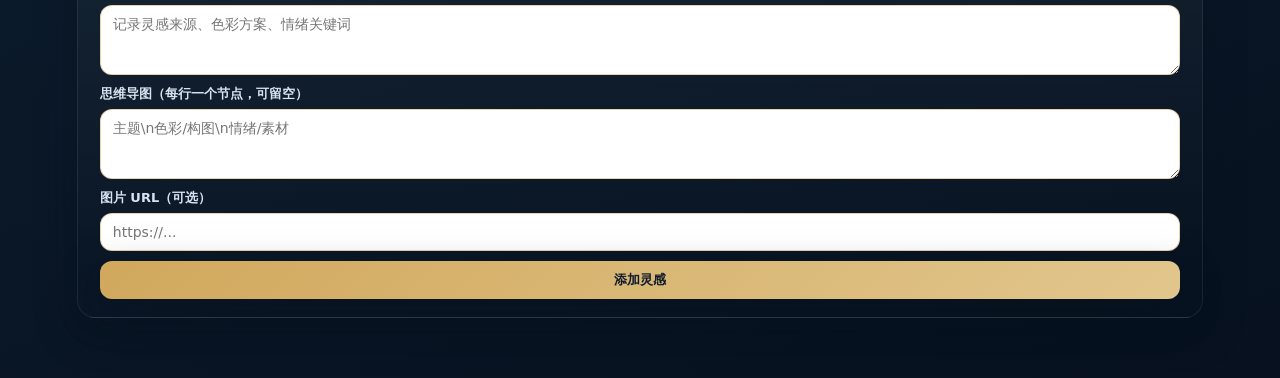
==== commit 1d00ed7a: "Make painting sections editable with new theme" ====
--- a/index.html
+++ b/index.html
@@ -6,14 +6,17 @@
   <title>画画记录网站 | Brush & Pixel</title>
   <style>
     :root {
-      --bg: #f7f8fb;
-      --card: #ffffff;
-      --text: #1f2933;
-      --muted: #6b7280;
-      --accent: #6b5bff;
-      --accent-2: #ff8a5c;
-      --border: #e5e7eb;
-      --shadow: 0 10px 30px rgba(31, 41, 51, 0.12);
+      --bg: #0e2236;
+      --bg-2: #1a3a4f;
+      --card: #f7f1e5;
+      --card-2: #fdfaf3;
+      --text: #0f1b2b;
+      --muted: #4c5d70;
+      --muted-light: #d7e3ef;
+      --accent: #d1a85c;
+      --accent-2: #e36d60;
+      --border: #d7c7a5;
+      --shadow: 0 12px 40px rgba(5, 16, 30, 0.35);
       --radius: 18px;
       --gap: 20px;
     }
@@ -24,12 +27,10 @@
 
     body {
       margin: 0;
-      background: radial-gradient(circle at 20% 20%, #f0f4ff, #f7f8fb 45%),
-        radial-gradient(circle at 80% 10%, #fff2ec, transparent 35%),
-        var(--bg);
+      background: linear-gradient(160deg, var(--bg) 25%, #0b1a2a 65%, #07111f 100%);
       font-family: 'Inter', 'Noto Sans SC', system-ui, -apple-system, BlinkMacSystemFont,
         'Segoe UI', sans-serif;
-      color: var(--text);
+      color: var(--muted-light);
       min-height: 100vh;
     }
 
@@ -38,6 +39,7 @@
       align-items: center;
       justify-content: space-between;
       padding: 28px 6vw 10px;
+      color: #f6e9c9;
     }
 
     .brand {
@@ -52,10 +54,10 @@
       width: 44px;
       height: 44px;
       border-radius: 12px;
-      background: linear-gradient(135deg, #6b5bff, #8ec5fc);
+      background: linear-gradient(135deg, #d1a85c, #e1c68d);
       display: grid;
       place-items: center;
-      color: white;
+      color: #0f1b2b;
       font-size: 22px;
       font-weight: 800;
       box-shadow: var(--shadow);
@@ -69,7 +71,7 @@
 
     nav a {
       text-decoration: none;
-      color: var(--muted);
+      color: var(--muted-light);
       padding: 10px 14px;
       border-radius: 12px;
       transition: all 0.2s ease;
@@ -78,8 +80,8 @@
 
     nav a:hover,
     nav a:focus {
-      color: var(--text);
-      background: rgba(107, 91, 255, 0.08);
+      color: #0f1b2b;
+      background: rgba(209, 168, 92, 0.18);
     }
 
     .main-grid {
@@ -90,11 +92,11 @@
     }
 
     .section {
-      background: var(--card);
+      background: linear-gradient(180deg, rgba(255, 255, 255, 0.1), rgba(255, 255, 255, 0));
       border-radius: var(--radius);
       padding: 22px 22px 18px;
       box-shadow: var(--shadow);
-      border: 1px solid var(--border);
+      border: 1px solid rgba(255, 255, 255, 0.08);
     }
 
     .section h2 {
@@ -103,11 +105,12 @@
       align-items: center;
       gap: 10px;
       font-size: 20px;
+      color: #f6e9c9;
     }
 
     .pill {
-      background: rgba(107, 91, 255, 0.08);
-      color: #4b3de2;
+      background: rgba(209, 168, 92, 0.15);
+      color: #f6e9c9;
       padding: 6px 12px;
       border-radius: 999px;
       font-size: 12px;
@@ -119,7 +122,7 @@
       display: flex;
       align-items: center;
       gap: 12px;
-      color: var(--muted);
+      color: var(--muted-light);
       font-size: 14px;
       margin-bottom: 14px;
       flex-wrap: wrap;
@@ -127,16 +130,16 @@
 
     .cards-grid {
       display: grid;
-      grid-template-columns: repeat(auto-fill, minmax(240px, 1fr));
+      grid-template-columns: repeat(auto-fill, minmax(260px, 1fr));
       gap: var(--gap);
     }
 
     .card {
-      background: linear-gradient(145deg, rgba(255, 255, 255, 0.9), #fff);
+      background: linear-gradient(160deg, rgba(247, 241, 229, 0.92), rgba(253, 250, 243, 0.9));
       border-radius: 16px;
       padding: 16px;
-      border: 1px solid var(--border);
-      box-shadow: 0 6px 18px rgba(0, 0, 0, 0.06);
+      border: 1px solid rgba(14, 34, 54, 0.08);
+      box-shadow: 0 16px 30px rgba(0, 0, 0, 0.2);
       display: flex;
       flex-direction: column;
       gap: 10px;
@@ -148,7 +151,7 @@
       content: '';
       position: absolute;
       inset: 0;
-      background: linear-gradient(140deg, rgba(107, 91, 255, 0.08), rgba(255, 255, 255, 0.2));
+      background: linear-gradient(140deg, rgba(209, 168, 92, 0.25), rgba(255, 255, 255, 0.2));
       opacity: 0;
       transition: opacity 0.2s ease;
       pointer-events: none;
@@ -161,6 +164,7 @@
     .card h3 {
       margin: 0;
       font-size: 16px;
+      color: var(--text);
     }
 
     .deadline {
@@ -173,12 +177,13 @@
       align-items: center;
       gap: 6px;
       font-weight: 700;
+      color: var(--text);
     }
 
     .progress {
       width: 100%;
       height: 8px;
-      background: #eef1f7;
+      background: #e9dcc5;
       border-radius: 999px;
       overflow: hidden;
     }
@@ -187,7 +192,7 @@
       display: block;
       height: 100%;
       border-radius: inherit;
-      background: linear-gradient(90deg, #6b5bff, #8ec5fc);
+      background: linear-gradient(90deg, #d1a85c, #e1c68d);
     }
 
     .tags {
@@ -197,8 +202,8 @@
     }
 
     .tag {
-      background: rgba(255, 138, 92, 0.12);
-      color: #ed7134;
+      background: rgba(227, 109, 96, 0.15);
+      color: #b75246;
       padding: 6px 10px;
       border-radius: 10px;
       font-size: 12px;
@@ -217,6 +222,7 @@
       position: relative;
       aspect-ratio: 4 / 3;
       background: #e5e7eb;
+      border: 1px solid rgba(14, 34, 54, 0.08);
     }
 
     .thumb img {
@@ -241,13 +247,13 @@
     .form label {
       font-weight: 700;
       font-size: 13px;
-      color: var(--muted);
+      color: var(--muted-light);
     }
 
     .input, textarea, select {
       width: 100%;
       border-radius: 12px;
-      border: 1px solid var(--border);
+      border: 1px solid rgba(209, 168, 92, 0.5);
       padding: 10px 12px;
       font-size: 14px;
       background: #fff;
@@ -258,12 +264,12 @@
     .input:focus, textarea:focus, select:focus {
       outline: none;
       border-color: var(--accent);
-      box-shadow: 0 0 0 3px rgba(107, 91, 255, 0.18);
+      box-shadow: 0 0 0 3px rgba(209, 168, 92, 0.28);
     }
 
     .btn {
-      background: linear-gradient(135deg, #6b5bff, #8ec5fc);
-      color: #fff;
+      background: linear-gradient(135deg, #d1a85c, #e1c68d);
+      color: #0f1b2b;
       border: none;
       padding: 10px 12px;
       border-radius: 12px;
@@ -275,7 +281,7 @@
 
     .btn:hover {
       transform: translateY(-1px);
-      box-shadow: 0 12px 24px rgba(107, 91, 255, 0.25);
+      box-shadow: 0 12px 24px rgba(209, 168, 92, 0.35);
     }
 
     .stack {
@@ -284,7 +290,7 @@
     }
 
     .subtle {
-      color: var(--muted);
+      color: var(--muted-light);
       font-size: 12px;
     }
 
@@ -304,6 +310,80 @@
       padding: 14px;
       display: grid;
       gap: 8px;
+    }
+
+    .card-actions {
+      display: flex;
+      gap: 8px;
+      flex-wrap: wrap;
+    }
+
+    .ghost-btn {
+      background: rgba(14, 34, 54, 0.05);
+      border: 1px solid rgba(14, 34, 54, 0.1);
+      color: #0f1b2b;
+      padding: 8px 10px;
+      border-radius: 10px;
+      cursor: pointer;
+      font-weight: 600;
+      transition: all 0.15s ease;
+    }
+
+    .ghost-btn:hover {
+      background: rgba(209, 168, 92, 0.18);
+      color: #0f1b2b;
+    }
+
+    .edit-panel {
+      background: rgba(247, 241, 229, 0.85);
+      border: 1px dashed rgba(14, 34, 54, 0.15);
+      border-radius: 12px;
+      padding: 12px;
+      display: none;
+      gap: 10px;
+      margin-top: 6px;
+    }
+
+    .edit-panel.active {
+      display: grid;
+    }
+
+    .thumb-action {
+      position: absolute;
+      top: 6px;
+      right: 6px;
+      background: rgba(0, 0, 0, 0.55);
+      color: #fff;
+      border: none;
+      border-radius: 8px;
+      padding: 4px 6px;
+      cursor: pointer;
+      font-size: 12px;
+    }
+
+    .inline {
+      display: flex;
+      gap: 8px;
+      flex-wrap: wrap;
+      align-items: center;
+    }
+
+    .mindmap {
+      background: rgba(14, 34, 54, 0.04);
+      border: 1px dashed rgba(14, 34, 54, 0.1);
+      border-radius: 10px;
+      padding: 10px;
+    }
+
+    .mindmap ul {
+      margin: 0;
+      padding-left: 18px;
+      color: var(--text);
+    }
+
+    .muted-label {
+      font-size: 12px;
+      color: var(--muted);
     }
 
     @media (max-width: 980px) {
@@ -338,7 +418,35 @@
       <div class="meta-line">
         <label for="month-select">当前月份</label>
         <select id="month-select" class="input" aria-label="选择月份"></select>
+        <form id="month-add-form" class="inline" autocomplete="off">
+          <label class="muted-label" for="month-input">添加月份</label>
+          <input id="month-input" class="input" type="month" required />
+          <button class="btn" type="submit">添加</button>
+        </form>
       </div>
+      <form id="manuscript-form" class="form" autocomplete="off" style="margin-bottom:12px;">
+        <div class="stack">
+          <label for="manuscript-title">稿件名称</label>
+          <input id="manuscript-title" class="input" placeholder="例如：冬季主题封面" required />
+        </div>
+        <div class="stack">
+          <label for="manuscript-deadline">Dead line（默认月底）</label>
+          <input id="manuscript-deadline" class="input" type="date" />
+        </div>
+        <div class="stack">
+          <label for="manuscript-stage">实时阶段（0-100）</label>
+          <input id="manuscript-stage" class="input" type="number" min="0" max="100" value="30" />
+        </div>
+        <div class="stack">
+          <label for="manuscript-note">灵感记录 / 备注</label>
+          <textarea id="manuscript-note" rows="2" placeholder="记录本稿件的灵感、难点或关键词"></textarea>
+        </div>
+        <div class="stack">
+          <label for="manuscript-ref">参考图 URL（可选，多张可分次添加）</label>
+          <input id="manuscript-ref" class="input" placeholder="https://..." />
+        </div>
+        <button class="btn" type="submit">添加稿件</button>
+      </form>
       <div id="manuscript-cards" class="cards-grid"></div>
     </section>
 
@@ -380,6 +488,10 @@
         <textarea id="inspiration-text" rows="3" required placeholder="记录灵感来源、色彩方案、情绪关键词"></textarea>
       </div>
       <div class="stack">
+        <label for="inspiration-map">思维导图（每行一个节点，可留空）</label>
+        <textarea id="inspiration-map" rows="3" placeholder="主题\n色彩/构图\n情绪/素材"></textarea>
+      </div>
+      <div class="stack">
         <label for="inspiration-image">图片 URL（可选）</label>
         <input id="inspiration-image" class="input" placeholder="https://..." />
       </div>
@@ -389,9 +501,7 @@
 
   <script>
     // 初始数据
-    const months = [
-      '2024-11', '2024-12', '2025-01', '2025-02'
-    ];
+    const months = ['2024-11', '2024-12', '2025-01', '2025-02'];
 
     const manuscriptData = {
       '2024-12': [
@@ -439,17 +549,20 @@
       {
         title: '雨夜港口',
         text: '灯光反射，地面有少许积水，氛围安静。',
-        image: 'https://images.unsplash.com/photo-1500534314209-a25ddb2bd429?auto=format&fit=crop&w=800&q=80'
+        image: 'https://images.unsplash.com/photo-1500534314209-a25ddb2bd429?auto=format&fit=crop&w=800&q=80',
+        mindmap: ['灯光反射', '积水倒影', '静谧节奏']
       },
       {
         title: '玻璃温室',
         text: '逆光＋薄雾，叶片高光与冷色窗框对比。',
-        image: 'https://images.unsplash.com/photo-1500530855697-b586d89ba3ee?auto=format&fit=crop&w=800&q=80'
+        image: 'https://images.unsplash.com/photo-1500530855697-b586d89ba3ee?auto=format&fit=crop&w=800&q=80',
+        mindmap: ['逆光', '薄雾', '冷暖叶片对比']
       },
       {
         title: '布料褶皱研究',
         text: '多做快速草图，记录不同布料的折射感。',
-        image: ''
+        image: '',
+        mindmap: ['丝绸高光', '棉布阴影', '折痕排布']
       }
     ];
 
@@ -458,19 +571,147 @@
     const recordContainer = document.getElementById('record-cards');
     const inspirationContainer = document.getElementById('inspiration-cards');
 
+    const monthInput = document.getElementById('month-input');
+    const monthAddForm = document.getElementById('month-add-form');
+    const manuscriptForm = document.getElementById('manuscript-form');
+
     function formatMonthLabel(value) {
       const [y, m] = value.split('-');
       return `${y}年${m}月`;
     }
 
-    function renderMonthOptions() {
+    function getMonthEnd(month) {
+      const [y, m] = month.split('-');
+      const endDay = new Date(Number(y), Number(m), 0).getDate();
+      return `${y}-${m}-${String(endDay).padStart(2, '0')}`;
+    }
+
+    function ensureMonth(month) {
+      if (!months.includes(month)) {
+        months.push(month);
+      }
+      months.sort((a, b) => a.localeCompare(b));
+      if (!manuscriptData[month]) manuscriptData[month] = [];
+    }
+
+    function renderMonthOptions(selectedValue) {
+      monthSelect.innerHTML = '';
       months.forEach((m) => {
         const opt = document.createElement('option');
         opt.value = m;
         opt.textContent = formatMonthLabel(m);
         monthSelect.appendChild(opt);
       });
-      monthSelect.value = months[1];
+      monthSelect.value = selectedValue || monthSelect.value || months[months.length - 1];
+    }
+
+    function renderReferenceGallery(item, month, itemIndex) {
+      const gallery = document.createElement('div');
+      gallery.className = 'gallery';
+      if (!item.reference.length) {
+        const empty = document.createElement('p');
+        empty.className = 'note';
+        empty.textContent = '暂无参考图，添加一张吧。';
+        gallery.appendChild(empty);
+        return gallery;
+      }
+      item.reference.forEach((src, refIndex) => {
+        const thumb = document.createElement('div');
+        thumb.className = 'thumb';
+        thumb.innerHTML = `<img src="${src}" alt="参考图" />`;
+        const removeBtn = document.createElement('button');
+        removeBtn.className = 'thumb-action';
+        removeBtn.textContent = '删除';
+        removeBtn.addEventListener('click', () => {
+          manuscriptData[month][itemIndex].reference.splice(refIndex, 1);
+          renderManuscripts(month);
+        });
+        thumb.appendChild(removeBtn);
+        gallery.appendChild(thumb);
+      });
+      return gallery;
+    }
+
+    function buildManuscriptCard(item, index, month) {
+      const card = document.createElement('div');
+      card.className = 'card';
+
+      const stack = document.createElement('div');
+      stack.className = 'stack';
+      stack.innerHTML = `<h3>${item.title}</h3><div class="deadline">Dead line · ${item.deadline}</div>`;
+      card.appendChild(stack);
+
+      const stage = document.createElement('div');
+      stage.className = 'stage';
+      stage.innerHTML = `
+        <span>实时阶段</span>
+        <div class="progress"><span style="width:${item.stage}%"></span></div>
+        <span>${item.stage}%</span>
+      `;
+      card.appendChild(stage);
+
+      const refStack = document.createElement('div');
+      refStack.className = 'stack';
+      refStack.innerHTML = `<div class="subtle">参考图 / 灵感记录</div>`;
+      refStack.appendChild(renderReferenceGallery(item, month, index));
+      const note = document.createElement('p');
+      note.className = 'note';
+      note.textContent = item.note || '暂未填写灵感记录。';
+      refStack.appendChild(note);
+      card.appendChild(refStack);
+
+      const actions = document.createElement('div');
+      actions.className = 'card-actions';
+      const editBtn = document.createElement('button');
+      editBtn.className = 'ghost-btn';
+      editBtn.textContent = '编辑';
+      actions.appendChild(editBtn);
+      card.appendChild(actions);
+
+      const editPanel = document.createElement('div');
+      editPanel.className = 'edit-panel';
+      editPanel.innerHTML = `
+        <label class="muted-label">名称</label>
+        <input class="input" type="text" value="${item.title}" />
+        <label class="muted-label">Dead line</label>
+        <input class="input" type="date" value="${item.deadline}" />
+        <label class="muted-label">实时阶段（0-100）</label>
+        <input class="input" type="number" min="0" max="100" value="${item.stage}" />
+        <label class="muted-label">灵感记录 / 备注</label>
+        <textarea class="input" rows="2">${item.note || ''}</textarea>
+        <label class="muted-label">新增参考图（可选）</label>
+        <input class="input" type="url" placeholder="https://..." />
+        <div class="card-actions">
+          <button class="btn" type="button">保存</button>
+          <button class="ghost-btn" type="button">取消</button>
+        </div>
+      `;
+
+      const [titleInput, deadlineInput, stageInput, noteInput, refInput, saveBtn, cancelBtn] =
+        editPanel.querySelectorAll('input, textarea, button');
+
+      editBtn.addEventListener('click', () => {
+        editPanel.classList.toggle('active');
+      });
+
+      cancelBtn.addEventListener('click', () => {
+        editPanel.classList.remove('active');
+      });
+
+      saveBtn.addEventListener('click', () => {
+        const updated = manuscriptData[month][index];
+        updated.title = titleInput.value.trim() || updated.title;
+        updated.deadline = deadlineInput.value || getMonthEnd(month);
+        updated.stage = Math.max(0, Math.min(100, Number(stageInput.value) || updated.stage));
+        updated.note = noteInput.value.trim();
+        if (refInput.value.trim()) {
+          updated.reference.push(refInput.value.trim());
+        }
+        renderManuscripts(month);
+      });
+
+      card.appendChild(editPanel);
+      return card;
     }
 
     function renderManuscripts(month) {
@@ -480,28 +721,8 @@
         manuscriptContainer.innerHTML = '<p class="note">本月暂无稿件，添加新的计划吧。</p>';
         return;
       }
-      items.forEach((item) => {
-        const card = document.createElement('div');
-        card.className = 'card';
-        card.innerHTML = `
-          <div class="stack">
-            <h3>${item.title}</h3>
-            <div class="deadline">Dead line · ${item.deadline}</div>
-          </div>
-          <div class="stage">
-            <span>实时阶段</span>
-            <div class="progress"><span style="width:${item.stage}%"></span></div>
-            <span>${item.stage}%</span>
-          </div>
-          <div class="stack">
-            <div class="subtle">参考图 / 灵感记录</div>
-            <div class="gallery">
-              ${item.reference.map((src) => `<div class="thumb"><img src="${src}" alt="参考图" /></div>`).join('')}
-            </div>
-            <p class="note">${item.note}</p>
-          </div>
-        `;
-        manuscriptContainer.appendChild(card);
+      items.forEach((item, idx) => {
+        manuscriptContainer.appendChild(buildManuscriptCard(item, idx, month));
       });
     }
 
@@ -510,30 +731,138 @@
       records
         .slice()
         .sort((a, b) => b.date.localeCompare(a.date))
-        .forEach((record) => {
+        .forEach((record, index) => {
           const card = document.createElement('div');
           card.className = 'card';
-          card.innerHTML = `
-            <div class="tag">${record.date}</div>
-            <p class="note">${record.text}</p>
+          const tag = document.createElement('div');
+          tag.className = 'tag';
+          tag.textContent = record.date;
+          const text = document.createElement('p');
+          text.className = 'note';
+          text.textContent = record.text;
+          const actions = document.createElement('div');
+          actions.className = 'card-actions';
+          const editBtn = document.createElement('button');
+          editBtn.className = 'ghost-btn';
+          editBtn.textContent = '编辑';
+          const deleteBtn = document.createElement('button');
+          deleteBtn.className = 'ghost-btn';
+          deleteBtn.textContent = '删除';
+          actions.append(editBtn, deleteBtn);
+
+          const editPanel = document.createElement('div');
+          editPanel.className = 'edit-panel';
+          editPanel.innerHTML = `
+            <label class="muted-label">记录日期</label>
+            <input class="input" type="date" value="${record.date}" />
+            <label class="muted-label">想法描述</label>
+            <textarea class="input" rows="3">${record.text}</textarea>
+            <div class="card-actions">
+              <button class="btn" type="button">保存</button>
+              <button class="ghost-btn" type="button">取消</button>
+            </div>
           `;
+
+          const [dateInput, textInput, saveBtn, cancelBtn] = editPanel.querySelectorAll('input, textarea, button');
+
+          editBtn.addEventListener('click', () => editPanel.classList.toggle('active'));
+          cancelBtn.addEventListener('click', () => editPanel.classList.remove('active'));
+          saveBtn.addEventListener('click', () => {
+            records[index] = {
+              date: dateInput.value || record.date,
+              text: textInput.value.trim() || record.text
+            };
+            renderRecords();
+          });
+
+          deleteBtn.addEventListener('click', () => {
+            records.splice(index, 1);
+            renderRecords();
+          });
+
+          card.append(tag, text, actions, editPanel);
           recordContainer.appendChild(card);
         });
     }
 
+    function renderMindmapList(mindmap) {
+      const list = document.createElement('div');
+      list.className = 'mindmap';
+      if (!mindmap || !mindmap.length) {
+        list.innerHTML = '<p class="note">暂未添加思维导图。</p>';
+        return list;
+      }
+      const ul = document.createElement('ul');
+      mindmap.forEach((line) => {
+        const li = document.createElement('li');
+        li.textContent = line;
+        ul.appendChild(li);
+      });
+      list.appendChild(ul);
+      return list;
+    }
+
     function renderInspirations() {
       inspirationContainer.innerHTML = '';
-      inspirations.forEach((ins) => {
+      inspirations.forEach((ins, index) => {
         const card = document.createElement('div');
         card.className = 'card inspiration-card';
-        const hasImage = !!ins.image;
-        card.innerHTML = `
-          ${hasImage ? `<img src="${ins.image}" alt="灵感图" />` : ''}
-          <div class="body">
-            <h3>${ins.title}</h3>
-            <p class="note">${ins.text}</p>
+        if (ins.image) {
+          const img = document.createElement('img');
+          img.src = ins.image;
+          img.alt = '灵感图';
+          card.appendChild(img);
+        }
+        const body = document.createElement('div');
+        body.className = 'body';
+        body.innerHTML = `<h3>${ins.title}</h3><p class="note">${ins.text}</p>`;
+        body.appendChild(renderMindmapList(ins.mindmap));
+        card.appendChild(body);
+
+        const actions = document.createElement('div');
+        actions.className = 'card-actions';
+        const editBtn = document.createElement('button');
+        editBtn.className = 'ghost-btn';
+        editBtn.textContent = '编辑';
+        actions.appendChild(editBtn);
+        card.appendChild(actions);
+
+        const editPanel = document.createElement('div');
+        editPanel.className = 'edit-panel';
+        editPanel.innerHTML = `
+          <label class="muted-label">标题</label>
+          <input class="input" type="text" value="${ins.title}" />
+          <label class="muted-label">文字描述</label>
+          <textarea class="input" rows="3">${ins.text}</textarea>
+          <label class="muted-label">思维导图（每行一条）</label>
+          <textarea class="input" rows="3">${(ins.mindmap || []).join('\n')}</textarea>
+          <label class="muted-label">图片 URL</label>
+          <input class="input" type="url" value="${ins.image || ''}" />
+          <div class="card-actions">
+            <button class="btn" type="button">保存</button>
+            <button class="ghost-btn" type="button">取消</button>
           </div>
         `;
+
+        const [titleInput, textInput, mapInput, imgInput, saveBtn, cancelBtn] =
+          editPanel.querySelectorAll('input, textarea, button');
+
+        editBtn.addEventListener('click', () => editPanel.classList.toggle('active'));
+        cancelBtn.addEventListener('click', () => editPanel.classList.remove('active'));
+        saveBtn.addEventListener('click', () => {
+          inspirations[index] = {
+            title: titleInput.value.trim() || ins.title,
+            text: textInput.value.trim() || ins.text,
+            mindmap: (mapInput.value || '')
+              .split('\n')
+              .map((l) => l.trim())
+              .filter(Boolean),
+            image: imgInput.value.trim()
+          };
+          renderInspirations();
+        });
+
+        card.appendChild(editPanel);
         inspirationContainer.appendChild(card);
       });
     }
@@ -548,13 +877,55 @@
       e.target.reset();
     });
 
+    manuscriptForm.addEventListener('submit', (e) => {
+      e.preventDefault();
+      const month = monthSelect.value;
+      ensureMonth(month);
+      const title = document.getElementById('manuscript-title').value.trim();
+      const deadline = document.getElementById('manuscript-deadline').value || getMonthEnd(month);
+      const stage = Math.max(0, Math.min(100, Number(document.getElementById('manuscript-stage').value) || 0));
+      const note = document.getElementById('manuscript-note').value.trim();
+      const ref = document.getElementById('manuscript-ref').value.trim();
+      if (!title) return;
+      const newItem = {
+        title,
+        deadline,
+        stage,
+        note,
+        reference: ref ? [ref] : []
+      };
+      manuscriptData[month].push(newItem);
+      renderManuscripts(month);
+      e.target.reset();
+      document.getElementById('manuscript-stage').value = 30;
+    });
+
+    monthAddForm.addEventListener('submit', (e) => {
+      e.preventDefault();
+      const monthValue = monthInput.value;
+      if (!monthValue) return;
+      ensureMonth(monthValue);
+      renderMonthOptions(monthValue);
+      renderManuscripts(monthValue);
+      monthInput.value = '';
+    });
+
     document.getElementById('inspiration-form').addEventListener('submit', (e) => {
       e.preventDefault();
       const title = document.getElementById('inspiration-title').value.trim();
       const text = document.getElementById('inspiration-text').value.trim();
+      const map = document.getElementById('inspiration-map').value;
       const image = document.getElementById('inspiration-image').value.trim();
       if (!title || !text) return;
-      inspirations.unshift({ title, text, image });
+      inspirations.unshift({
+        title,
+        text,
+        image,
+        mindmap: (map || '')
+          .split('\n')
+          .map((l) => l.trim())
+          .filter(Boolean)
+      });
       renderInspirations();
       e.target.reset();
     });
@@ -564,7 +935,8 @@
     });
 
     // 初始化
-    renderMonthOptions();
+    ensureMonth(months[months.length - 1]);
+    renderMonthOptions(months[months.length - 1]);
     renderManuscripts(monthSelect.value);
     renderRecords();
     renderInspirations();
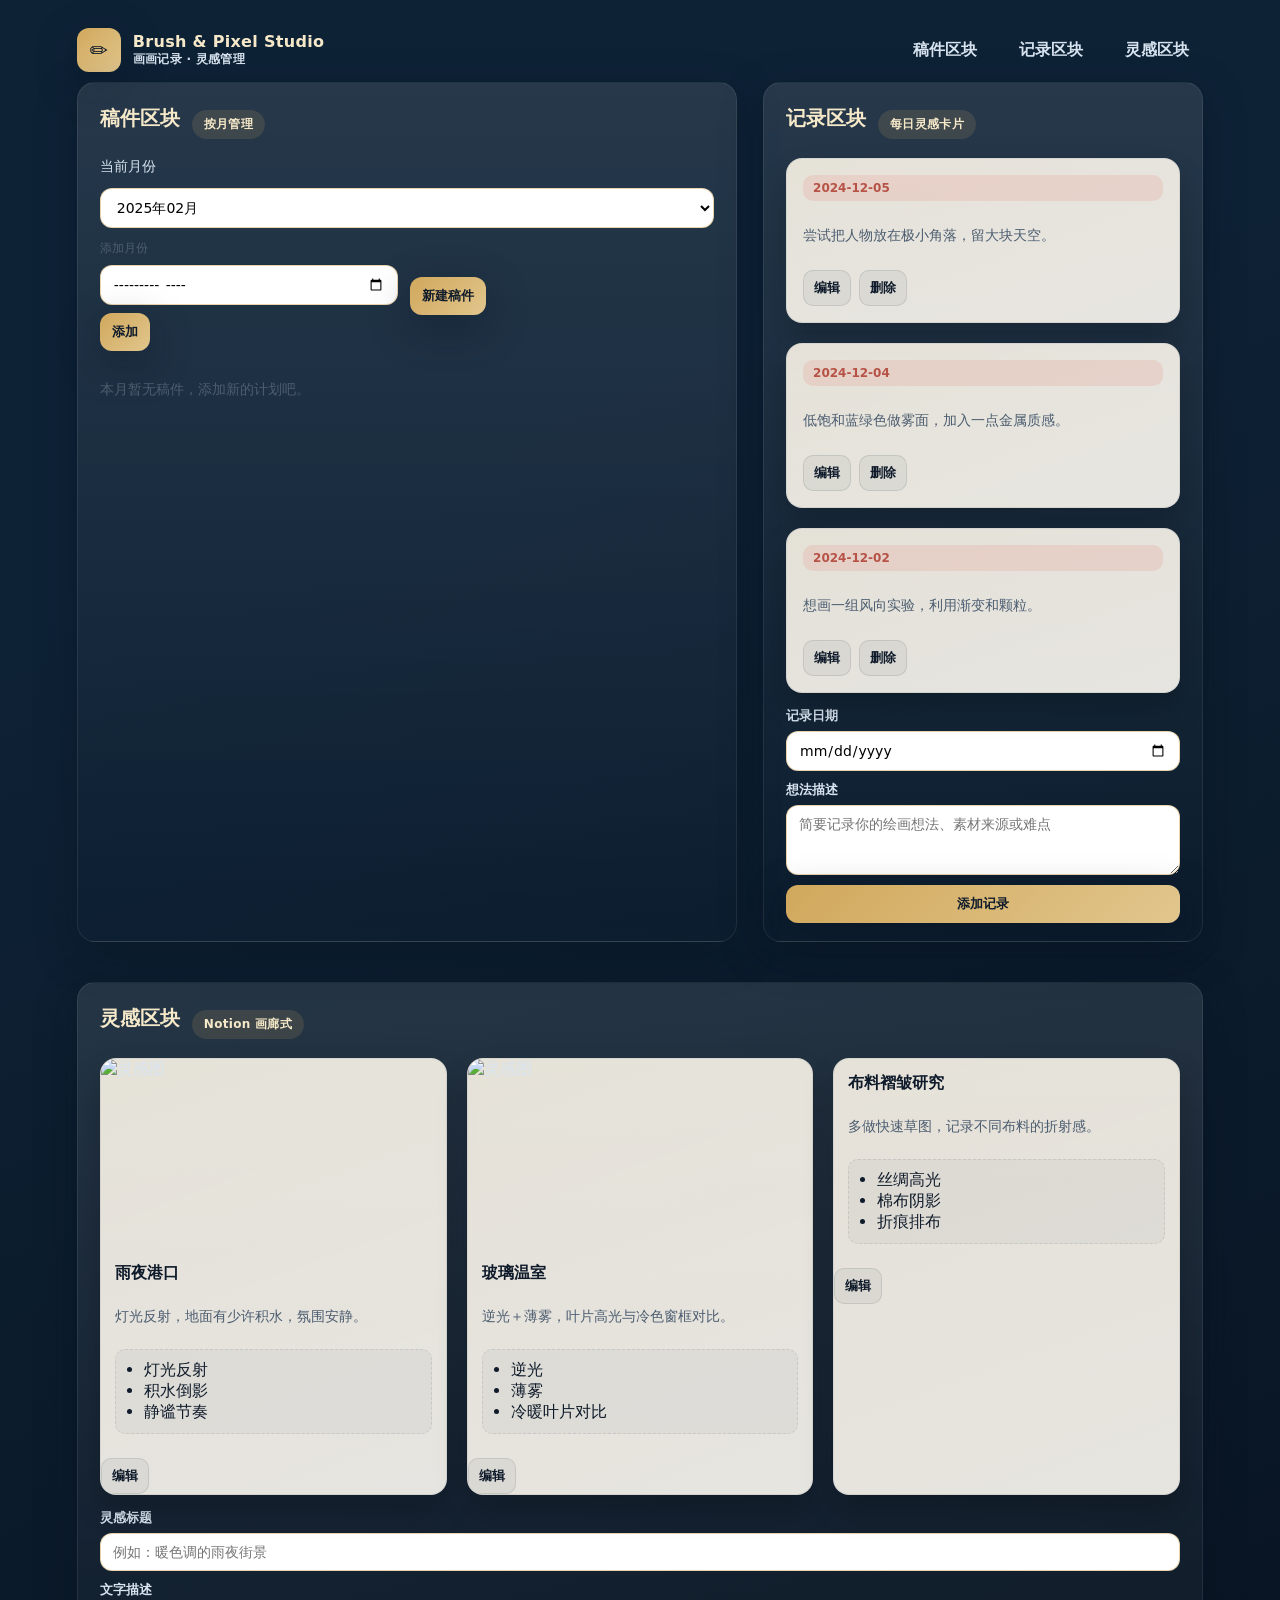
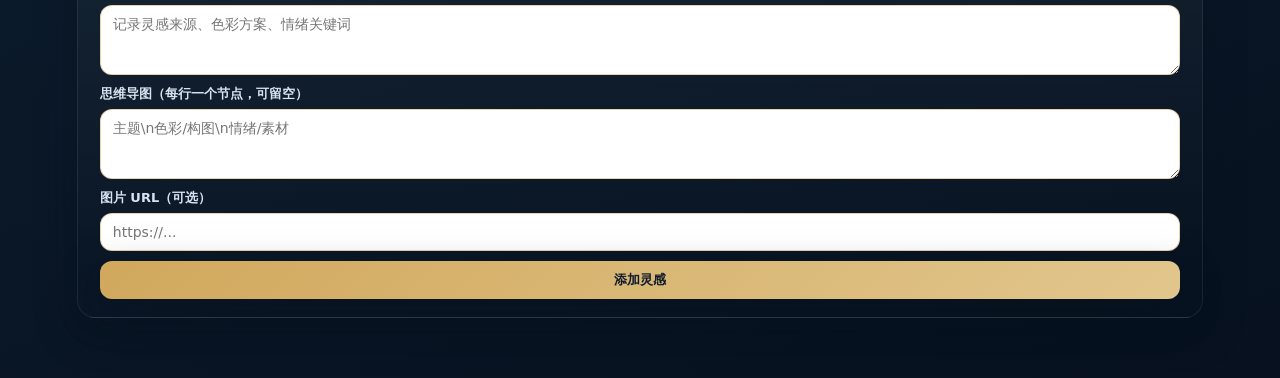
==== commit 2ed22e05: "Toggle manuscript form behind add button" ====
--- a/index.html
+++ b/index.html
@@ -375,6 +375,10 @@
       padding: 10px;
     }
 
+    .hidden {
+      display: none !important;
+    }
+
     .mindmap ul {
       margin: 0;
       padding-left: 18px;
@@ -423,8 +427,14 @@
           <input id="month-input" class="input" type="month" required />
           <button class="btn" type="submit">添加</button>
         </form>
+        <button id="toggle-manuscript-form" class="btn" type="button">新建稿件</button>
       </div>
-      <form id="manuscript-form" class="form" autocomplete="off" style="margin-bottom:12px;">
+      <form
+        id="manuscript-form"
+        class="form hidden"
+        autocomplete="off"
+        style="margin-bottom:12px;"
+      >
         <div class="stack">
           <label for="manuscript-title">稿件名称</label>
           <input id="manuscript-title" class="input" placeholder="例如：冬季主题封面" required />
@@ -574,6 +584,7 @@
     const monthInput = document.getElementById('month-input');
     const monthAddForm = document.getElementById('month-add-form');
     const manuscriptForm = document.getElementById('manuscript-form');
+    const toggleManuscriptFormBtn = document.getElementById('toggle-manuscript-form');
 
     function formatMonthLabel(value) {
       const [y, m] = value.split('-');
@@ -592,6 +603,16 @@
       }
       months.sort((a, b) => a.localeCompare(b));
       if (!manuscriptData[month]) manuscriptData[month] = [];
+    }
+
+    function setManuscriptFormVisible(isVisible) {
+      if (isVisible) {
+        manuscriptForm.classList.remove('hidden');
+        if (toggleManuscriptFormBtn) toggleManuscriptFormBtn.textContent = '收起稿件表单';
+      } else {
+        manuscriptForm.classList.add('hidden');
+        if (toggleManuscriptFormBtn) toggleManuscriptFormBtn.textContent = '新建稿件';
+      }
     }
 
     function renderMonthOptions(selectedValue) {
@@ -898,6 +919,7 @@
       renderManuscripts(month);
       e.target.reset();
       document.getElementById('manuscript-stage').value = 30;
+      setManuscriptFormVisible(false);
     });
 
     monthAddForm.addEventListener('submit', (e) => {
@@ -909,6 +931,13 @@
       renderManuscripts(monthValue);
       monthInput.value = '';
     });
+
+    if (toggleManuscriptFormBtn) {
+      toggleManuscriptFormBtn.addEventListener('click', () => {
+        const isVisible = !manuscriptForm.classList.contains('hidden');
+        setManuscriptFormVisible(!isVisible);
+      });
+    }
 
     document.getElementById('inspiration-form').addEventListener('submit', (e) => {
       e.preventDefault();
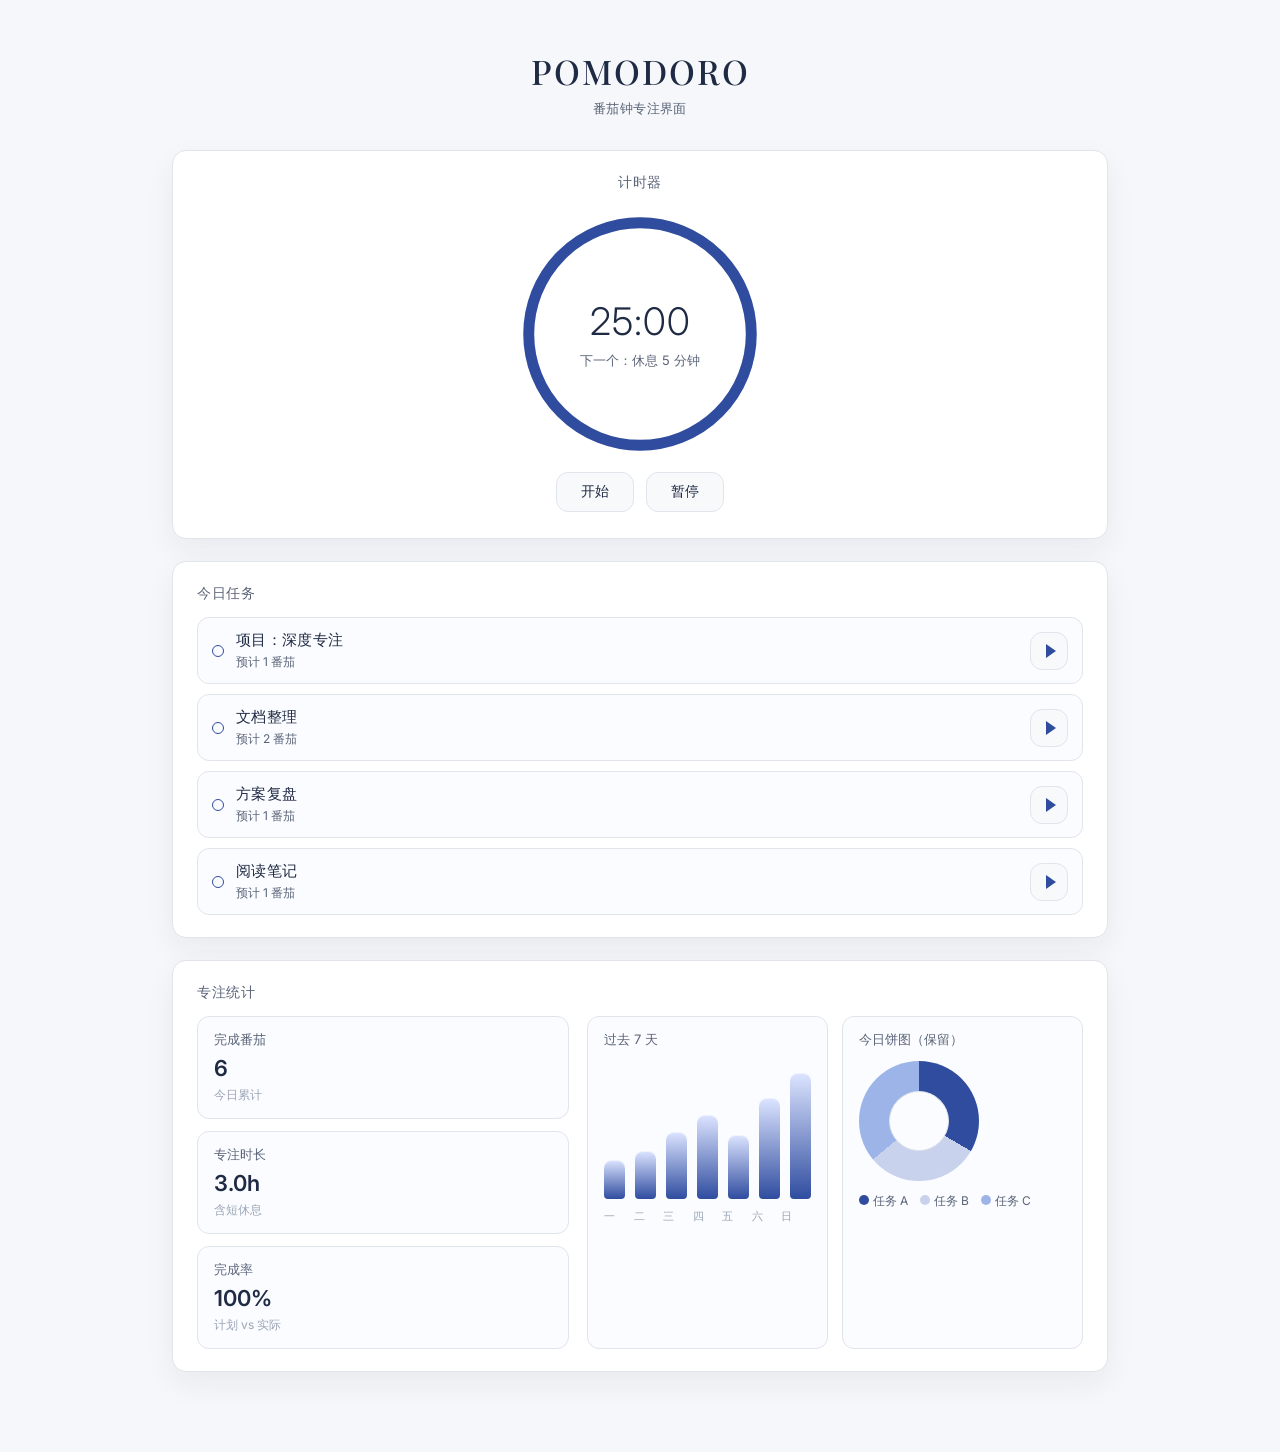
==== commit 7373ffb9: "Create minimal centered pomodoro layout" ====
--- a/index.html
+++ b/index.html
@@ -1,974 +1,146 @@
 <!DOCTYPE html>
-<html lang="zh-CN">
+<html lang="zh-Hans">
 <head>
   <meta charset="UTF-8" />
   <meta name="viewport" content="width=device-width, initial-scale=1.0" />
-  <title>画画记录网站 | Brush & Pixel</title>
-  <style>
-    :root {
-      --bg: #0e2236;
-      --bg-2: #1a3a4f;
-      --card: #f7f1e5;
-      --card-2: #fdfaf3;
-      --text: #0f1b2b;
-      --muted: #4c5d70;
-      --muted-light: #d7e3ef;
-      --accent: #d1a85c;
-      --accent-2: #e36d60;
-      --border: #d7c7a5;
-      --shadow: 0 12px 40px rgba(5, 16, 30, 0.35);
-      --radius: 18px;
-      --gap: 20px;
-    }
-
-    * {
-      box-sizing: border-box;
-    }
-
-    body {
-      margin: 0;
-      background: linear-gradient(160deg, var(--bg) 25%, #0b1a2a 65%, #07111f 100%);
-      font-family: 'Inter', 'Noto Sans SC', system-ui, -apple-system, BlinkMacSystemFont,
-        'Segoe UI', sans-serif;
-      color: var(--muted-light);
-      min-height: 100vh;
-    }
-
-    header {
-      display: flex;
-      align-items: center;
-      justify-content: space-between;
-      padding: 28px 6vw 10px;
-      color: #f6e9c9;
-    }
-
-    .brand {
-      display: flex;
-      align-items: center;
-      gap: 12px;
-      font-weight: 700;
-      letter-spacing: 0.3px;
-    }
-
-    .brand-icon {
-      width: 44px;
-      height: 44px;
-      border-radius: 12px;
-      background: linear-gradient(135deg, #d1a85c, #e1c68d);
-      display: grid;
-      place-items: center;
-      color: #0f1b2b;
-      font-size: 22px;
-      font-weight: 800;
-      box-shadow: var(--shadow);
-    }
-
-    nav {
-      display: flex;
-      gap: 14px;
-      align-items: center;
-    }
-
-    nav a {
-      text-decoration: none;
-      color: var(--muted-light);
-      padding: 10px 14px;
-      border-radius: 12px;
-      transition: all 0.2s ease;
-      font-weight: 600;
-    }
-
-    nav a:hover,
-    nav a:focus {
-      color: #0f1b2b;
-      background: rgba(209, 168, 92, 0.18);
-    }
-
-    .main-grid {
-      display: grid;
-      grid-template-columns: 1.2fr 0.8fr;
-      gap: 26px;
-      padding: 0 6vw 40px;
-    }
-
-    .section {
-      background: linear-gradient(180deg, rgba(255, 255, 255, 0.1), rgba(255, 255, 255, 0));
-      border-radius: var(--radius);
-      padding: 22px 22px 18px;
-      box-shadow: var(--shadow);
-      border: 1px solid rgba(255, 255, 255, 0.08);
-    }
-
-    .section h2 {
-      margin: 0 0 12px;
-      display: flex;
-      align-items: center;
-      gap: 10px;
-      font-size: 20px;
-      color: #f6e9c9;
-    }
-
-    .pill {
-      background: rgba(209, 168, 92, 0.15);
-      color: #f6e9c9;
-      padding: 6px 12px;
-      border-radius: 999px;
-      font-size: 12px;
-      font-weight: 700;
-      letter-spacing: 0.3px;
-    }
-
-    .meta-line {
-      display: flex;
-      align-items: center;
-      gap: 12px;
-      color: var(--muted-light);
-      font-size: 14px;
-      margin-bottom: 14px;
-      flex-wrap: wrap;
-    }
-
-    .cards-grid {
-      display: grid;
-      grid-template-columns: repeat(auto-fill, minmax(260px, 1fr));
-      gap: var(--gap);
-    }
-
-    .card {
-      background: linear-gradient(160deg, rgba(247, 241, 229, 0.92), rgba(253, 250, 243, 0.9));
-      border-radius: 16px;
-      padding: 16px;
-      border: 1px solid rgba(14, 34, 54, 0.08);
-      box-shadow: 0 16px 30px rgba(0, 0, 0, 0.2);
-      display: flex;
-      flex-direction: column;
-      gap: 10px;
-      position: relative;
-      overflow: hidden;
-    }
-
-    .card::after {
-      content: '';
-      position: absolute;
-      inset: 0;
-      background: linear-gradient(140deg, rgba(209, 168, 92, 0.25), rgba(255, 255, 255, 0.2));
-      opacity: 0;
-      transition: opacity 0.2s ease;
-      pointer-events: none;
-    }
-
-    .card:hover::after {
-      opacity: 1;
-    }
-
-    .card h3 {
-      margin: 0;
-      font-size: 16px;
-      color: var(--text);
-    }
-
-    .deadline {
-      font-size: 13px;
-      color: var(--muted);
-    }
-
-    .stage {
-      display: flex;
-      align-items: center;
-      gap: 6px;
-      font-weight: 700;
-      color: var(--text);
-    }
-
-    .progress {
-      width: 100%;
-      height: 8px;
-      background: #e9dcc5;
-      border-radius: 999px;
-      overflow: hidden;
-    }
-
-    .progress span {
-      display: block;
-      height: 100%;
-      border-radius: inherit;
-      background: linear-gradient(90deg, #d1a85c, #e1c68d);
-    }
-
-    .tags {
-      display: flex;
-      gap: 8px;
-      flex-wrap: wrap;
-    }
-
-    .tag {
-      background: rgba(227, 109, 96, 0.15);
-      color: #b75246;
-      padding: 6px 10px;
-      border-radius: 10px;
-      font-size: 12px;
-      font-weight: 700;
-    }
-
-    .gallery {
-      display: grid;
-      grid-template-columns: repeat(auto-fill, minmax(160px, 1fr));
-      gap: 12px;
-    }
-
-    .thumb {
-      border-radius: 12px;
-      overflow: hidden;
-      position: relative;
-      aspect-ratio: 4 / 3;
-      background: #e5e7eb;
-      border: 1px solid rgba(14, 34, 54, 0.08);
-    }
-
-    .thumb img {
-      width: 100%;
-      height: 100%;
-      object-fit: cover;
-      display: block;
-    }
-
-    .note {
-      color: var(--muted);
-      font-size: 14px;
-      line-height: 1.5;
-    }
-
-    .form {
-      margin-top: 14px;
-      display: grid;
-      gap: 10px;
-    }
-
-    .form label {
-      font-weight: 700;
-      font-size: 13px;
-      color: var(--muted-light);
-    }
-
-    .input, textarea, select {
-      width: 100%;
-      border-radius: 12px;
-      border: 1px solid rgba(209, 168, 92, 0.5);
-      padding: 10px 12px;
-      font-size: 14px;
-      background: #fff;
-      font-family: inherit;
-      transition: border 0.2s ease, box-shadow 0.2s ease;
-    }
-
-    .input:focus, textarea:focus, select:focus {
-      outline: none;
-      border-color: var(--accent);
-      box-shadow: 0 0 0 3px rgba(209, 168, 92, 0.28);
-    }
-
-    .btn {
-      background: linear-gradient(135deg, #d1a85c, #e1c68d);
-      color: #0f1b2b;
-      border: none;
-      padding: 10px 12px;
-      border-radius: 12px;
-      font-weight: 700;
-      cursor: pointer;
-      box-shadow: var(--shadow);
-      transition: transform 0.15s ease, box-shadow 0.15s ease;
-    }
-
-    .btn:hover {
-      transform: translateY(-1px);
-      box-shadow: 0 12px 24px rgba(209, 168, 92, 0.35);
-    }
-
-    .stack {
-      display: grid;
-      gap: 6px;
-    }
-
-    .subtle {
-      color: var(--muted-light);
-      font-size: 12px;
-    }
-
-    .inspiration-card {
-      padding: 0;
-      overflow: hidden;
-    }
-
-    .inspiration-card img {
-      width: 100%;
-      height: 180px;
-      object-fit: cover;
-      display: block;
-    }
-
-    .inspiration-card .body {
-      padding: 14px;
-      display: grid;
-      gap: 8px;
-    }
-
-    .card-actions {
-      display: flex;
-      gap: 8px;
-      flex-wrap: wrap;
-    }
-
-    .ghost-btn {
-      background: rgba(14, 34, 54, 0.05);
-      border: 1px solid rgba(14, 34, 54, 0.1);
-      color: #0f1b2b;
-      padding: 8px 10px;
-      border-radius: 10px;
-      cursor: pointer;
-      font-weight: 600;
-      transition: all 0.15s ease;
-    }
-
-    .ghost-btn:hover {
-      background: rgba(209, 168, 92, 0.18);
-      color: #0f1b2b;
-    }
-
-    .edit-panel {
-      background: rgba(247, 241, 229, 0.85);
-      border: 1px dashed rgba(14, 34, 54, 0.15);
-      border-radius: 12px;
-      padding: 12px;
-      display: none;
-      gap: 10px;
-      margin-top: 6px;
-    }
-
-    .edit-panel.active {
-      display: grid;
-    }
-
-    .thumb-action {
-      position: absolute;
-      top: 6px;
-      right: 6px;
-      background: rgba(0, 0, 0, 0.55);
-      color: #fff;
-      border: none;
-      border-radius: 8px;
-      padding: 4px 6px;
-      cursor: pointer;
-      font-size: 12px;
-    }
-
-    .inline {
-      display: flex;
-      gap: 8px;
-      flex-wrap: wrap;
-      align-items: center;
-    }
-
-    .mindmap {
-      background: rgba(14, 34, 54, 0.04);
-      border: 1px dashed rgba(14, 34, 54, 0.1);
-      border-radius: 10px;
-      padding: 10px;
-    }
-
-    .hidden {
-      display: none !important;
-    }
-
-    .mindmap ul {
-      margin: 0;
-      padding-left: 18px;
-      color: var(--text);
-    }
-
-    .muted-label {
-      font-size: 12px;
-      color: var(--muted);
-    }
-
-    @media (max-width: 980px) {
-      .main-grid {
-        grid-template-columns: 1fr;
-      }
-    }
-  </style>
+  <title>番茄钟 | 专注工具</title>
+  <link rel="preconnect" href="https://fonts.googleapis.com">
+  <link rel="preconnect" href="https://fonts.gstatic.com" crossorigin>
+  <link href="https://fonts.googleapis.com/css2?family=Playfair+Display:wght@400;500&family=Inter:wght@300;400;500;600&display=swap" rel="stylesheet">
+  <link rel="stylesheet" href="styles.css" />
+  <script src="main.js" defer></script>
 </head>
 <body>
-  <header>
-    <div class="brand">
-      <div class="brand-icon">✏️</div>
-      <div>
-        <div>Brush & Pixel Studio</div>
-        <div class="subtle">画画记录 · 灵感管理</div>
-      </div>
-    </div>
-    <nav>
-      <a href="#manuscript">稿件区块</a>
-      <a href="#records">记录区块</a>
-      <a href="#inspiration">灵感区块</a>
-    </nav>
-  </header>
+  <div class="page-shell">
+    <header class="brand-area">
+      <div class="brand-text">POMODORO</div>
+      <div class="brand-sub">番茄钟专注界面</div>
+    </header>
 
-  <div class="main-grid">
-    <section id="manuscript" class="section">
-      <div class="meta-line">
-        <h2>稿件区块</h2>
-        <span class="pill">按月管理</span>
-      </div>
-      <div class="meta-line">
-        <label for="month-select">当前月份</label>
-        <select id="month-select" class="input" aria-label="选择月份"></select>
-        <form id="month-add-form" class="inline" autocomplete="off">
-          <label class="muted-label" for="month-input">添加月份</label>
-          <input id="month-input" class="input" type="month" required />
-          <button class="btn" type="submit">添加</button>
-        </form>
-        <button id="toggle-manuscript-form" class="btn" type="button">新建稿件</button>
-      </div>
-      <form
-        id="manuscript-form"
-        class="form hidden"
-        autocomplete="off"
-        style="margin-bottom:12px;"
-      >
-        <div class="stack">
-          <label for="manuscript-title">稿件名称</label>
-          <input id="manuscript-title" class="input" placeholder="例如：冬季主题封面" required />
+    <main class="main-column">
+      <section class="timer-block card">
+        <div class="section-title">计时器</div>
+        <div class="timer-visual">
+          <svg class="timer-ring" viewBox="0 0 220 220" aria-hidden="true">
+            <circle class="ring-base" cx="110" cy="110" r="102" />
+            <circle class="ring-progress" cx="110" cy="110" r="102" />
+          </svg>
+          <div class="timer-center">
+            <div class="time-display" id="time-display">25:00</div>
+            <div class="time-sub" id="time-status">下一个：休息 5 分钟</div>
+          </div>
         </div>
-        <div class="stack">
-          <label for="manuscript-deadline">Dead line（默认月底）</label>
-          <input id="manuscript-deadline" class="input" type="date" />
+        <div class="controls">
+          <button class="ghost-btn" id="start-btn">开始</button>
+          <button class="ghost-btn" id="pause-btn">暂停</button>
         </div>
-        <div class="stack">
-          <label for="manuscript-stage">实时阶段（0-100）</label>
-          <input id="manuscript-stage" class="input" type="number" min="0" max="100" value="30" />
+      </section>
+
+      <section class="tasks card">
+        <div class="section-title">今日任务</div>
+        <ul class="task-list">
+          <li class="task-item">
+            <div class="task-left">
+              <span class="task-dot" aria-hidden="true"></span>
+              <div class="task-text">
+                <div class="task-name">项目：深度专注</div>
+                <div class="task-note">预计 1 番茄</div>
+              </div>
+            </div>
+            <button class="icon-btn" aria-label="开始任务">
+              <span class="icon-play"></span>
+            </button>
+          </li>
+          <li class="task-item">
+            <div class="task-left">
+              <span class="task-dot" aria-hidden="true"></span>
+              <div class="task-text">
+                <div class="task-name">文档整理</div>
+                <div class="task-note">预计 2 番茄</div>
+              </div>
+            </div>
+            <button class="icon-btn" aria-label="开始任务">
+              <span class="icon-play"></span>
+            </button>
+          </li>
+          <li class="task-item">
+            <div class="task-left">
+              <span class="task-dot" aria-hidden="true"></span>
+              <div class="task-text">
+                <div class="task-name">方案复盘</div>
+                <div class="task-note">预计 1 番茄</div>
+              </div>
+            </div>
+            <button class="icon-btn" aria-label="开始任务">
+              <span class="icon-play"></span>
+            </button>
+          </li>
+          <li class="task-item">
+            <div class="task-left">
+              <span class="task-dot" aria-hidden="true"></span>
+              <div class="task-text">
+                <div class="task-name">阅读笔记</div>
+                <div class="task-note">预计 1 番茄</div>
+              </div>
+            </div>
+            <button class="icon-btn" aria-label="开始任务">
+              <span class="icon-play"></span>
+            </button>
+          </li>
+        </ul>
+      </section>
+
+      <section class="stats card">
+        <div class="section-title">专注统计</div>
+        <div class="stats-grid">
+          <div class="stat-summary">
+            <div class="summary-item">
+              <div class="summary-label">完成番茄</div>
+              <div class="summary-value">6</div>
+              <div class="summary-note">今日累计</div>
+            </div>
+            <div class="summary-item">
+              <div class="summary-label">专注时长</div>
+              <div class="summary-value">3.0h</div>
+              <div class="summary-note">含短休息</div>
+            </div>
+            <div class="summary-item">
+              <div class="summary-label">完成率</div>
+              <div class="summary-value">100%</div>
+              <div class="summary-note">计划 vs 实际</div>
+            </div>
+          </div>
+          <div class="stat-charts">
+            <div class="chart-block">
+              <div class="chart-title">过去 7 天</div>
+              <div class="bar-chart" aria-hidden="true">
+                <div class="bar" style="height: 28%"></div>
+                <div class="bar" style="height: 34%"></div>
+                <div class="bar" style="height: 48%"></div>
+                <div class="bar" style="height: 60%"></div>
+                <div class="bar" style="height: 46%"></div>
+                <div class="bar" style="height: 72%"></div>
+                <div class="bar" style="height: 90%"></div>
+              </div>
+              <div class="chart-axis" aria-hidden="true">
+                <span>一</span><span>二</span><span>三</span><span>四</span><span>五</span><span>六</span><span>日</span>
+              </div>
+            </div>
+            <div class="chart-block">
+              <div class="chart-title">今日饼图（保留）</div>
+              <div class="donut" aria-hidden="true">
+                <div class="donut-core"></div>
+              </div>
+              <div class="donut-legend">
+                <span><span class="dot a"></span>任务 A</span>
+                <span><span class="dot b"></span>任务 B</span>
+                <span><span class="dot c"></span>任务 C</span>
+              </div>
+            </div>
+          </div>
         </div>
-        <div class="stack">
-          <label for="manuscript-note">灵感记录 / 备注</label>
-          <textarea id="manuscript-note" rows="2" placeholder="记录本稿件的灵感、难点或关键词"></textarea>
-        </div>
-        <div class="stack">
-          <label for="manuscript-ref">参考图 URL（可选，多张可分次添加）</label>
-          <input id="manuscript-ref" class="input" placeholder="https://..." />
-        </div>
-        <button class="btn" type="submit">添加稿件</button>
-      </form>
-      <div id="manuscript-cards" class="cards-grid"></div>
-    </section>
-
-    <div class="section">
-      <section id="records">
-        <div class="meta-line">
-          <h2>记录区块</h2>
-          <span class="pill">每日灵感卡片</span>
-        </div>
-        <div id="record-cards" class="cards-grid" style="margin-bottom:14px;"></div>
-        <form id="record-form" class="form" autocomplete="off">
-          <div class="stack">
-            <label for="record-date">记录日期</label>
-            <input id="record-date" class="input" type="date" required />
-          </div>
-          <div class="stack">
-            <label for="record-idea">想法描述</label>
-            <textarea id="record-idea" rows="3" required placeholder="简要记录你的绘画想法、素材来源或难点"></textarea>
-          </div>
-          <button class="btn" type="submit">添加记录</button>
-        </form>
       </section>
-    </div>
+    </main>
   </div>
-
-  <section id="inspiration" class="section" style="margin:0 6vw 60px;">
-    <div class="meta-line">
-      <h2>灵感区块</h2>
-      <span class="pill">Notion 画廊式</span>
-    </div>
-    <div id="inspiration-cards" class="cards-grid" style="margin-bottom:14px;"></div>
-    <form id="inspiration-form" class="form" autocomplete="off">
-      <div class="stack">
-        <label for="inspiration-title">灵感标题</label>
-        <input id="inspiration-title" class="input" placeholder="例如：暖色调的雨夜街景" required />
-      </div>
-      <div class="stack">
-        <label for="inspiration-text">文字描述</label>
-        <textarea id="inspiration-text" rows="3" required placeholder="记录灵感来源、色彩方案、情绪关键词"></textarea>
-      </div>
-      <div class="stack">
-        <label for="inspiration-map">思维导图（每行一个节点，可留空）</label>
-        <textarea id="inspiration-map" rows="3" placeholder="主题\n色彩/构图\n情绪/素材"></textarea>
-      </div>
-      <div class="stack">
-        <label for="inspiration-image">图片 URL（可选）</label>
-        <input id="inspiration-image" class="input" placeholder="https://..." />
-      </div>
-      <button class="btn" type="submit">添加灵感</button>
-    </form>
-  </section>
-
-  <script>
-    // 初始数据
-    const months = ['2024-11', '2024-12', '2025-01', '2025-02'];
-
-    const manuscriptData = {
-      '2024-12': [
-        {
-          title: '冬季主题封面',
-          deadline: '2024-12-18',
-          stage: 70,
-          reference: [
-            'https://images.unsplash.com/photo-1500530855697-b586d89ba3ee?auto=format&fit=crop&w=600&q=80',
-            'https://images.unsplash.com/photo-1545239351-1141bd82e8a6?auto=format&fit=crop&w=600&q=80'
-          ],
-          note: '尝试冷暖对比，人物暖光，背景偏冷灰。'
-        },
-        {
-          title: '童话插画 - 雨林探险',
-          deadline: '2024-12-26',
-          stage: 45,
-          reference: [
-            'https://images.unsplash.com/photo-1500534314209-a25ddb2bd429?auto=format&fit=crop&w=600&q=80'
-          ],
-          note: '主体是树屋与雾，考虑水汽质感和高低差。'
-        }
-      ],
-      '2025-01': [
-        {
-          title: '科幻城市夜景',
-          deadline: '2025-01-12',
-          stage: 25,
-          reference: [
-            'https://images.unsplash.com/photo-1500530855697-b586d89ba3ee?auto=format&fit=crop&w=600&q=80'
-          ],
-          note: '霓虹反射、雨感、层次需要加强。'
-        }
-      ],
-      '2025-02': []
-    };
-
-    const records = [
-      { date: '2024-12-02', text: '想画一组风向实验，利用渐变和颗粒。' },
-      { date: '2024-12-04', text: '低饱和蓝绿色做雾面，加入一点金属质感。' },
-      { date: '2024-12-05', text: '尝试把人物放在极小角落，留大块天空。' }
-    ];
-
-    const inspirations = [
-      {
-        title: '雨夜港口',
-        text: '灯光反射，地面有少许积水，氛围安静。',
-        image: 'https://images.unsplash.com/photo-1500534314209-a25ddb2bd429?auto=format&fit=crop&w=800&q=80',
-        mindmap: ['灯光反射', '积水倒影', '静谧节奏']
-      },
-      {
-        title: '玻璃温室',
-        text: '逆光＋薄雾，叶片高光与冷色窗框对比。',
-        image: 'https://images.unsplash.com/photo-1500530855697-b586d89ba3ee?auto=format&fit=crop&w=800&q=80',
-        mindmap: ['逆光', '薄雾', '冷暖叶片对比']
-      },
-      {
-        title: '布料褶皱研究',
-        text: '多做快速草图，记录不同布料的折射感。',
-        image: '',
-        mindmap: ['丝绸高光', '棉布阴影', '折痕排布']
-      }
-    ];
-
-    const monthSelect = document.getElementById('month-select');
-    const manuscriptContainer = document.getElementById('manuscript-cards');
-    const recordContainer = document.getElementById('record-cards');
-    const inspirationContainer = document.getElementById('inspiration-cards');
-
-    const monthInput = document.getElementById('month-input');
-    const monthAddForm = document.getElementById('month-add-form');
-    const manuscriptForm = document.getElementById('manuscript-form');
-    const toggleManuscriptFormBtn = document.getElementById('toggle-manuscript-form');
-
-    function formatMonthLabel(value) {
-      const [y, m] = value.split('-');
-      return `${y}年${m}月`;
-    }
-
-    function getMonthEnd(month) {
-      const [y, m] = month.split('-');
-      const endDay = new Date(Number(y), Number(m), 0).getDate();
-      return `${y}-${m}-${String(endDay).padStart(2, '0')}`;
-    }
-
-    function ensureMonth(month) {
-      if (!months.includes(month)) {
-        months.push(month);
-      }
-      months.sort((a, b) => a.localeCompare(b));
-      if (!manuscriptData[month]) manuscriptData[month] = [];
-    }
-
-    function setManuscriptFormVisible(isVisible) {
-      if (isVisible) {
-        manuscriptForm.classList.remove('hidden');
-        if (toggleManuscriptFormBtn) toggleManuscriptFormBtn.textContent = '收起稿件表单';
-      } else {
-        manuscriptForm.classList.add('hidden');
-        if (toggleManuscriptFormBtn) toggleManuscriptFormBtn.textContent = '新建稿件';
-      }
-    }
-
-    function renderMonthOptions(selectedValue) {
-      monthSelect.innerHTML = '';
-      months.forEach((m) => {
-        const opt = document.createElement('option');
-        opt.value = m;
-        opt.textContent = formatMonthLabel(m);
-        monthSelect.appendChild(opt);
-      });
-      monthSelect.value = selectedValue || monthSelect.value || months[months.length - 1];
-    }
-
-    function renderReferenceGallery(item, month, itemIndex) {
-      const gallery = document.createElement('div');
-      gallery.className = 'gallery';
-      if (!item.reference.length) {
-        const empty = document.createElement('p');
-        empty.className = 'note';
-        empty.textContent = '暂无参考图，添加一张吧。';
-        gallery.appendChild(empty);
-        return gallery;
-      }
-      item.reference.forEach((src, refIndex) => {
-        const thumb = document.createElement('div');
-        thumb.className = 'thumb';
-        thumb.innerHTML = `<img src="${src}" alt="参考图" />`;
-        const removeBtn = document.createElement('button');
-        removeBtn.className = 'thumb-action';
-        removeBtn.textContent = '删除';
-        removeBtn.addEventListener('click', () => {
-          manuscriptData[month][itemIndex].reference.splice(refIndex, 1);
-          renderManuscripts(month);
-        });
-        thumb.appendChild(removeBtn);
-        gallery.appendChild(thumb);
-      });
-      return gallery;
-    }
-
-    function buildManuscriptCard(item, index, month) {
-      const card = document.createElement('div');
-      card.className = 'card';
-
-      const stack = document.createElement('div');
-      stack.className = 'stack';
-      stack.innerHTML = `<h3>${item.title}</h3><div class="deadline">Dead line · ${item.deadline}</div>`;
-      card.appendChild(stack);
-
-      const stage = document.createElement('div');
-      stage.className = 'stage';
-      stage.innerHTML = `
-        <span>实时阶段</span>
-        <div class="progress"><span style="width:${item.stage}%"></span></div>
-        <span>${item.stage}%</span>
-      `;
-      card.appendChild(stage);
-
-      const refStack = document.createElement('div');
-      refStack.className = 'stack';
-      refStack.innerHTML = `<div class="subtle">参考图 / 灵感记录</div>`;
-      refStack.appendChild(renderReferenceGallery(item, month, index));
-      const note = document.createElement('p');
-      note.className = 'note';
-      note.textContent = item.note || '暂未填写灵感记录。';
-      refStack.appendChild(note);
-      card.appendChild(refStack);
-
-      const actions = document.createElement('div');
-      actions.className = 'card-actions';
-      const editBtn = document.createElement('button');
-      editBtn.className = 'ghost-btn';
-      editBtn.textContent = '编辑';
-      actions.appendChild(editBtn);
-      card.appendChild(actions);
-
-      const editPanel = document.createElement('div');
-      editPanel.className = 'edit-panel';
-      editPanel.innerHTML = `
-        <label class="muted-label">名称</label>
-        <input class="input" type="text" value="${item.title}" />
-        <label class="muted-label">Dead line</label>
-        <input class="input" type="date" value="${item.deadline}" />
-        <label class="muted-label">实时阶段（0-100）</label>
-        <input class="input" type="number" min="0" max="100" value="${item.stage}" />
-        <label class="muted-label">灵感记录 / 备注</label>
-        <textarea class="input" rows="2">${item.note || ''}</textarea>
-        <label class="muted-label">新增参考图（可选）</label>
-        <input class="input" type="url" placeholder="https://..." />
-        <div class="card-actions">
-          <button class="btn" type="button">保存</button>
-          <button class="ghost-btn" type="button">取消</button>
-        </div>
-      `;
-
-      const [titleInput, deadlineInput, stageInput, noteInput, refInput, saveBtn, cancelBtn] =
-        editPanel.querySelectorAll('input, textarea, button');
-
-      editBtn.addEventListener('click', () => {
-        editPanel.classList.toggle('active');
-      });
-
-      cancelBtn.addEventListener('click', () => {
-        editPanel.classList.remove('active');
-      });
-
-      saveBtn.addEventListener('click', () => {
-        const updated = manuscriptData[month][index];
-        updated.title = titleInput.value.trim() || updated.title;
-        updated.deadline = deadlineInput.value || getMonthEnd(month);
-        updated.stage = Math.max(0, Math.min(100, Number(stageInput.value) || updated.stage));
-        updated.note = noteInput.value.trim();
-        if (refInput.value.trim()) {
-          updated.reference.push(refInput.value.trim());
-        }
-        renderManuscripts(month);
-      });
-
-      card.appendChild(editPanel);
-      return card;
-    }
-
-    function renderManuscripts(month) {
-      manuscriptContainer.innerHTML = '';
-      const items = manuscriptData[month] || [];
-      if (!items.length) {
-        manuscriptContainer.innerHTML = '<p class="note">本月暂无稿件，添加新的计划吧。</p>';
-        return;
-      }
-      items.forEach((item, idx) => {
-        manuscriptContainer.appendChild(buildManuscriptCard(item, idx, month));
-      });
-    }
-
-    function renderRecords() {
-      recordContainer.innerHTML = '';
-      records
-        .slice()
-        .sort((a, b) => b.date.localeCompare(a.date))
-        .forEach((record, index) => {
-          const card = document.createElement('div');
-          card.className = 'card';
-          const tag = document.createElement('div');
-          tag.className = 'tag';
-          tag.textContent = record.date;
-          const text = document.createElement('p');
-          text.className = 'note';
-          text.textContent = record.text;
-          const actions = document.createElement('div');
-          actions.className = 'card-actions';
-          const editBtn = document.createElement('button');
-          editBtn.className = 'ghost-btn';
-          editBtn.textContent = '编辑';
-          const deleteBtn = document.createElement('button');
-          deleteBtn.className = 'ghost-btn';
-          deleteBtn.textContent = '删除';
-          actions.append(editBtn, deleteBtn);
-
-          const editPanel = document.createElement('div');
-          editPanel.className = 'edit-panel';
-          editPanel.innerHTML = `
-            <label class="muted-label">记录日期</label>
-            <input class="input" type="date" value="${record.date}" />
-            <label class="muted-label">想法描述</label>
-            <textarea class="input" rows="3">${record.text}</textarea>
-            <div class="card-actions">
-              <button class="btn" type="button">保存</button>
-              <button class="ghost-btn" type="button">取消</button>
-            </div>
-          `;
-
-          const [dateInput, textInput, saveBtn, cancelBtn] = editPanel.querySelectorAll('input, textarea, button');
-
-          editBtn.addEventListener('click', () => editPanel.classList.toggle('active'));
-          cancelBtn.addEventListener('click', () => editPanel.classList.remove('active'));
-          saveBtn.addEventListener('click', () => {
-            records[index] = {
-              date: dateInput.value || record.date,
-              text: textInput.value.trim() || record.text
-            };
-            renderRecords();
-          });
-
-          deleteBtn.addEventListener('click', () => {
-            records.splice(index, 1);
-            renderRecords();
-          });
-
-          card.append(tag, text, actions, editPanel);
-          recordContainer.appendChild(card);
-        });
-    }
-
-    function renderMindmapList(mindmap) {
-      const list = document.createElement('div');
-      list.className = 'mindmap';
-      if (!mindmap || !mindmap.length) {
-        list.innerHTML = '<p class="note">暂未添加思维导图。</p>';
-        return list;
-      }
-      const ul = document.createElement('ul');
-      mindmap.forEach((line) => {
-        const li = document.createElement('li');
-        li.textContent = line;
-        ul.appendChild(li);
-      });
-      list.appendChild(ul);
-      return list;
-    }
-
-    function renderInspirations() {
-      inspirationContainer.innerHTML = '';
-      inspirations.forEach((ins, index) => {
-        const card = document.createElement('div');
-        card.className = 'card inspiration-card';
-        if (ins.image) {
-          const img = document.createElement('img');
-          img.src = ins.image;
-          img.alt = '灵感图';
-          card.appendChild(img);
-        }
-        const body = document.createElement('div');
-        body.className = 'body';
-        body.innerHTML = `<h3>${ins.title}</h3><p class="note">${ins.text}</p>`;
-        body.appendChild(renderMindmapList(ins.mindmap));
-        card.appendChild(body);
-
-        const actions = document.createElement('div');
-        actions.className = 'card-actions';
-        const editBtn = document.createElement('button');
-        editBtn.className = 'ghost-btn';
-        editBtn.textContent = '编辑';
-        actions.appendChild(editBtn);
-        card.appendChild(actions);
-
-        const editPanel = document.createElement('div');
-        editPanel.className = 'edit-panel';
-        editPanel.innerHTML = `
-          <label class="muted-label">标题</label>
-          <input class="input" type="text" value="${ins.title}" />
-          <label class="muted-label">文字描述</label>
-          <textarea class="input" rows="3">${ins.text}</textarea>
-          <label class="muted-label">思维导图（每行一条）</label>
-          <textarea class="input" rows="3">${(ins.mindmap || []).join('\n')}</textarea>
-          <label class="muted-label">图片 URL</label>
-          <input class="input" type="url" value="${ins.image || ''}" />
-          <div class="card-actions">
-            <button class="btn" type="button">保存</button>
-            <button class="ghost-btn" type="button">取消</button>
-          </div>
-        `;
-
-        const [titleInput, textInput, mapInput, imgInput, saveBtn, cancelBtn] =
-          editPanel.querySelectorAll('input, textarea, button');
-
-        editBtn.addEventListener('click', () => editPanel.classList.toggle('active'));
-        cancelBtn.addEventListener('click', () => editPanel.classList.remove('active'));
-        saveBtn.addEventListener('click', () => {
-          inspirations[index] = {
-            title: titleInput.value.trim() || ins.title,
-            text: textInput.value.trim() || ins.text,
-            mindmap: (mapInput.value || '')
-              .split('\n')
-              .map((l) => l.trim())
-              .filter(Boolean),
-            image: imgInput.value.trim()
-          };
-          renderInspirations();
-        });
-
-        card.appendChild(editPanel);
-        inspirationContainer.appendChild(card);
-      });
-    }
-
-    document.getElementById('record-form').addEventListener('submit', (e) => {
-      e.preventDefault();
-      const date = document.getElementById('record-date').value;
-      const text = document.getElementById('record-idea').value.trim();
-      if (!date || !text) return;
-      records.push({ date, text });
-      renderRecords();
-      e.target.reset();
-    });
-
-    manuscriptForm.addEventListener('submit', (e) => {
-      e.preventDefault();
-      const month = monthSelect.value;
-      ensureMonth(month);
-      const title = document.getElementById('manuscript-title').value.trim();
-      const deadline = document.getElementById('manuscript-deadline').value || getMonthEnd(month);
-      const stage = Math.max(0, Math.min(100, Number(document.getElementById('manuscript-stage').value) || 0));
-      const note = document.getElementById('manuscript-note').value.trim();
-      const ref = document.getElementById('manuscript-ref').value.trim();
-      if (!title) return;
-      const newItem = {
-        title,
-        deadline,
-        stage,
-        note,
-        reference: ref ? [ref] : []
-      };
-      manuscriptData[month].push(newItem);
-      renderManuscripts(month);
-      e.target.reset();
-      document.getElementById('manuscript-stage').value = 30;
-      setManuscriptFormVisible(false);
-    });
-
-    monthAddForm.addEventListener('submit', (e) => {
-      e.preventDefault();
-      const monthValue = monthInput.value;
-      if (!monthValue) return;
-      ensureMonth(monthValue);
-      renderMonthOptions(monthValue);
-      renderManuscripts(monthValue);
-      monthInput.value = '';
-    });
-
-    if (toggleManuscriptFormBtn) {
-      toggleManuscriptFormBtn.addEventListener('click', () => {
-        const isVisible = !manuscriptForm.classList.contains('hidden');
-        setManuscriptFormVisible(!isVisible);
-      });
-    }
-
-    document.getElementById('inspiration-form').addEventListener('submit', (e) => {
-      e.preventDefault();
-      const title = document.getElementById('inspiration-title').value.trim();
-      const text = document.getElementById('inspiration-text').value.trim();
-      const map = document.getElementById('inspiration-map').value;
-      const image = document.getElementById('inspiration-image').value.trim();
-      if (!title || !text) return;
-      inspirations.unshift({
-        title,
-        text,
-        image,
-        mindmap: (map || '')
-          .split('\n')
-          .map((l) => l.trim())
-          .filter(Boolean)
-      });
-      renderInspirations();
-      e.target.reset();
-    });
-
-    monthSelect.addEventListener('change', (e) => {
-      renderManuscripts(e.target.value);
-    });
-
-    // 初始化
-    ensureMonth(months[months.length - 1]);
-    renderMonthOptions(months[months.length - 1]);
-    renderManuscripts(monthSelect.value);
-    renderRecords();
-    renderInspirations();
-  </script>
 </body>
 </html>
--- a/styles.css
+++ b/styles.css
@@ -0,0 +1,359 @@
+:root {
+  --bg: #f6f7fa;
+  --panel: #ffffff;
+  --border: #e1e4ea;
+  --text-main: #1f2a44;
+  --text-sub: #5a6478;
+  --text-hint: #9aa4b5;
+  --accent: #2f4c9f;
+  --accent-soft: #4f6ac4;
+  --shadow-soft: 0 12px 30px rgba(16, 28, 63, 0.06);
+  --radius: 14px;
+}
+
+* {
+  box-sizing: border-box;
+}
+
+body {
+  margin: 0;
+  font-family: 'Inter', 'Segoe UI', system-ui, -apple-system, sans-serif;
+  background: var(--bg);
+  color: var(--text-main);
+  min-height: 100vh;
+  display: flex;
+  justify-content: center;
+}
+
+.page-shell {
+  width: 100%;
+  max-width: 1000px;
+  padding: 48px 32px 80px;
+}
+
+.brand-area {
+  text-align: center;
+  margin-bottom: 32px;
+}
+
+.brand-text {
+  font-family: 'Playfair Display', 'Inter', serif;
+  font-size: 34px;
+  letter-spacing: 2px;
+  font-weight: 500;
+}
+
+.brand-sub {
+  margin-top: 6px;
+  font-size: 13px;
+  color: var(--text-sub);
+  letter-spacing: 0.4px;
+}
+
+.main-column {
+  display: flex;
+  flex-direction: column;
+  gap: 22px;
+}
+
+.card {
+  background: var(--panel);
+  border: 1px solid var(--border);
+  border-radius: var(--radius);
+  box-shadow: var(--shadow-soft);
+  padding: 22px 24px;
+}
+
+.section-title {
+  font-size: 14px;
+  letter-spacing: 0.6px;
+  margin-bottom: 14px;
+  color: var(--text-sub);
+}
+
+.timer-block {
+  display: flex;
+  flex-direction: column;
+  align-items: center;
+}
+
+.timer-visual {
+  position: relative;
+  width: 240px;
+  height: 240px;
+  margin: 8px 0 18px;
+}
+
+.timer-ring {
+  width: 100%;
+  height: 100%;
+  transform: rotate(-90deg);
+}
+
+.ring-base {
+  fill: none;
+  stroke: #e8ebf2;
+  stroke-width: 10;
+}
+
+.ring-progress {
+  fill: none;
+  stroke: var(--accent);
+  stroke-width: 10;
+  stroke-linecap: round;
+  stroke-dasharray: 640;
+  stroke-dashoffset: 0;
+  transition: stroke-dashoffset 0.25s ease;
+}
+
+.timer-center {
+  position: absolute;
+  inset: 0;
+  display: flex;
+  flex-direction: column;
+  align-items: center;
+  justify-content: center;
+  gap: 8px;
+  transform: translateZ(0);
+}
+
+.time-display {
+  font-size: 38px;
+  font-weight: 300;
+  letter-spacing: 1px;
+}
+
+.time-sub {
+  font-size: 13px;
+  color: var(--text-sub);
+}
+
+.controls {
+  display: flex;
+  gap: 12px;
+  margin-bottom: 4px;
+}
+
+.ghost-btn {
+  padding: 10px 24px;
+  border-radius: 12px;
+  border: 1px solid var(--border);
+  background: #f8f9fb;
+  color: var(--text-main);
+  font-size: 14px;
+  letter-spacing: 0.2px;
+  cursor: pointer;
+  transition: all 0.2s ease;
+}
+
+.ghost-btn:hover {
+  border-color: var(--accent);
+  color: var(--accent);
+  background: #f1f4fb;
+}
+
+.tasks .task-list {
+  list-style: none;
+  margin: 0;
+  padding: 0;
+  display: flex;
+  flex-direction: column;
+  gap: 10px;
+}
+
+.task-item {
+  display: flex;
+  align-items: center;
+  justify-content: space-between;
+  padding: 12px 14px;
+  border: 1px solid var(--border);
+  border-radius: 12px;
+  background: #fbfcff;
+}
+
+.task-left {
+  display: flex;
+  align-items: center;
+  gap: 12px;
+}
+
+.task-dot {
+  width: 12px;
+  height: 12px;
+  border-radius: 50%;
+  border: 1px solid var(--accent);
+  display: inline-block;
+}
+
+.task-text {
+  display: flex;
+  flex-direction: column;
+  gap: 4px;
+}
+
+.task-name {
+  font-size: 15px;
+  letter-spacing: 0.3px;
+}
+
+.task-note {
+  font-size: 12px;
+  color: var(--text-sub);
+}
+
+.icon-btn {
+  width: 38px;
+  height: 38px;
+  border-radius: 12px;
+  border: 1px solid var(--border);
+  background: #f8f9fb;
+  display: grid;
+  place-items: center;
+  cursor: pointer;
+  transition: all 0.2s ease;
+}
+
+.icon-btn:hover {
+  border-color: var(--accent);
+  color: var(--accent);
+}
+
+.icon-play {
+  width: 0;
+  height: 0;
+  border-top: 7px solid transparent;
+  border-bottom: 7px solid transparent;
+  border-left: 10px solid var(--accent);
+  margin-left: 3px;
+}
+
+.stats .stats-grid {
+  display: grid;
+  grid-template-columns: 1.05fr 1.4fr;
+  gap: 18px;
+}
+
+.stat-summary {
+  display: grid;
+  grid-template-columns: 1fr;
+  gap: 12px;
+}
+
+.summary-item {
+  padding: 14px 16px;
+  border: 1px solid var(--border);
+  border-radius: 12px;
+  background: #fbfcff;
+  display: grid;
+  gap: 6px;
+}
+
+.summary-label {
+  font-size: 13px;
+  color: var(--text-sub);
+}
+
+.summary-value {
+  font-size: 22px;
+  font-weight: 600;
+}
+
+.summary-note {
+  font-size: 12px;
+  color: var(--text-hint);
+}
+
+.stat-charts {
+  display: grid;
+  grid-template-columns: 1fr 1fr;
+  gap: 14px;
+}
+
+.chart-block {
+  padding: 14px 16px;
+  border: 1px solid var(--border);
+  border-radius: 12px;
+  background: #fbfcff;
+  display: flex;
+  flex-direction: column;
+  gap: 10px;
+}
+
+.chart-title {
+  font-size: 13px;
+  color: var(--text-sub);
+}
+
+.bar-chart {
+  display: grid;
+  grid-template-columns: repeat(7, 1fr);
+  gap: 10px;
+  align-items: end;
+  height: 140px;
+}
+
+.bar {
+  height: 40%;
+  background: linear-gradient(180deg, #dce4ff, var(--accent));
+  border-radius: 8px 8px 4px 4px;
+  box-shadow: inset 0 1px 0 rgba(255,255,255,0.6);
+}
+
+.chart-axis {
+  display: grid;
+  grid-template-columns: repeat(7, 1fr);
+  font-size: 11px;
+  color: var(--text-hint);
+  letter-spacing: 0.2px;
+}
+
+.donut {
+  width: 120px;
+  height: 120px;
+  border-radius: 50%;
+  background: conic-gradient(var(--accent) 0deg 120deg, #c8d2ec 120deg 230deg, #9db4e8 230deg 360deg);
+  display: grid;
+  place-items: center;
+  margin: 2px 0;
+}
+
+.donut-core {
+  width: 60px;
+  height: 60px;
+  background: #fbfcff;
+  border-radius: 50%;
+  border: 1px solid var(--border);
+}
+
+.donut-legend {
+  display: flex;
+  gap: 12px;
+  flex-wrap: wrap;
+  font-size: 12px;
+  color: var(--text-sub);
+}
+
+.donut-legend .dot {
+  width: 10px;
+  height: 10px;
+  border-radius: 50%;
+  display: inline-block;
+  margin-right: 4px;
+}
+
+.donut-legend .dot.a { background: var(--accent); }
+.donut-legend .dot.b { background: #c8d2ec; }
+.donut-legend .dot.c { background: #9db4e8; }
+
+@media (max-width: 960px) {
+  .page-shell { padding: 36px 20px 64px; }
+  .stats .stats-grid { grid-template-columns: 1fr; }
+  .stat-charts { grid-template-columns: 1fr; }
+  .timer-visual { width: 220px; height: 220px; }
+}
+
+@media (max-width: 640px) {
+  .controls { width: 100%; }
+  .ghost-btn { flex: 1; }
+  .tasks .task-list { gap: 8px; }
+}
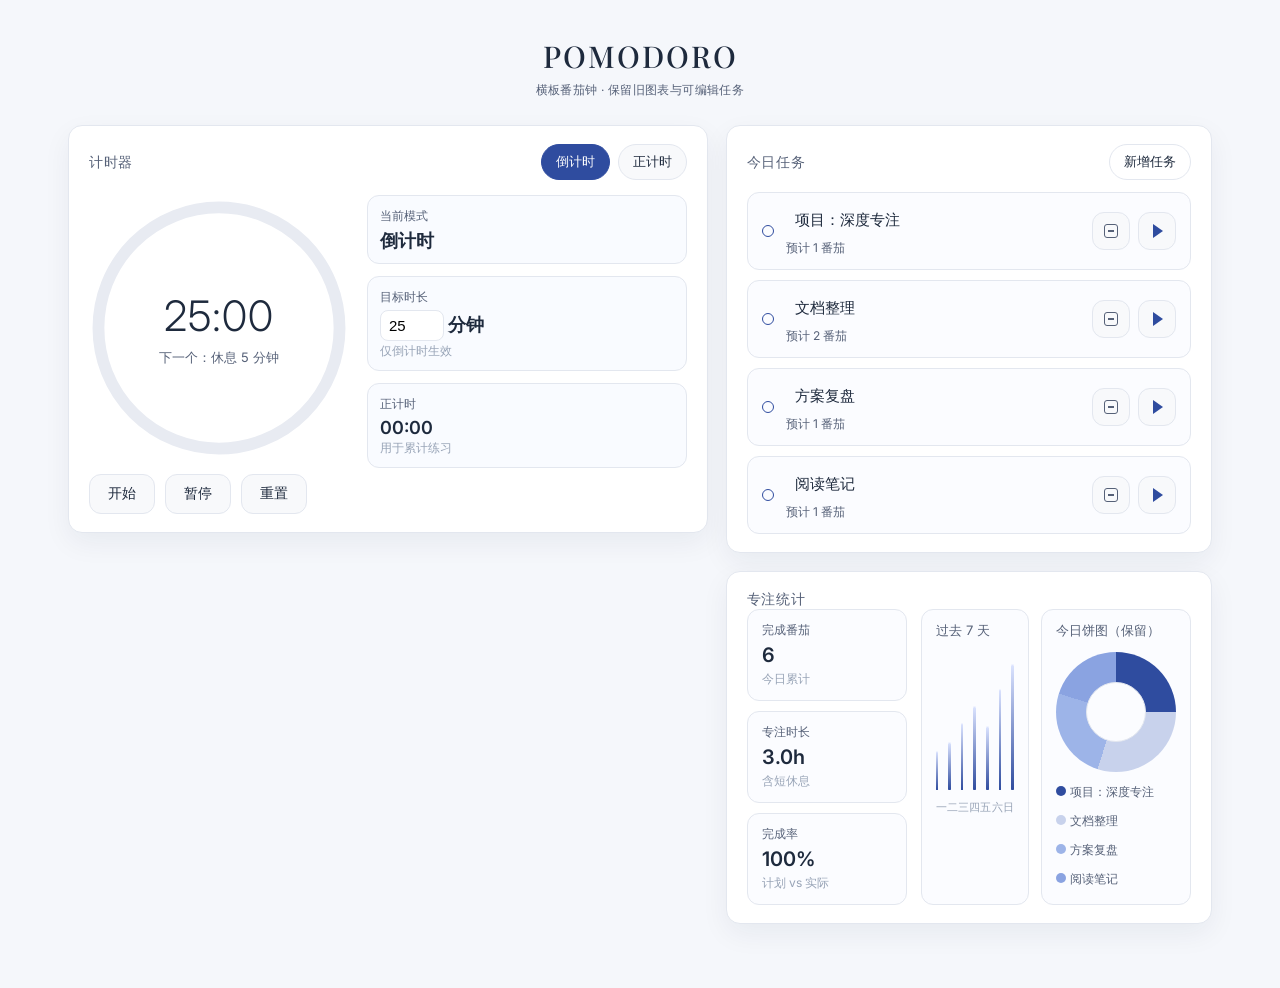
==== commit 4936f1ae: "Restore interactive horizontal pomodoro board" ====
--- a/index.html
+++ b/index.html
@@ -3,7 +3,7 @@
 <head>
   <meta charset="UTF-8" />
   <meta name="viewport" content="width=device-width, initial-scale=1.0" />
-  <title>番茄钟 | 专注工具</title>
+  <title>番茄钟 | 横板专注</title>
   <link rel="preconnect" href="https://fonts.googleapis.com">
   <link rel="preconnect" href="https://fonts.gstatic.com" crossorigin>
   <link href="https://fonts.googleapis.com/css2?family=Playfair+Display:wght@400;500&family=Inter:wght@300;400;500;600&display=swap" rel="stylesheet">
@@ -14,128 +14,99 @@
   <div class="page-shell">
     <header class="brand-area">
       <div class="brand-text">POMODORO</div>
-      <div class="brand-sub">番茄钟专注界面</div>
+      <div class="brand-sub">横板番茄钟 · 保留旧图表与可编辑任务</div>
     </header>
 
-    <main class="main-column">
-      <section class="timer-block card">
-        <div class="section-title">计时器</div>
-        <div class="timer-visual">
-          <svg class="timer-ring" viewBox="0 0 220 220" aria-hidden="true">
-            <circle class="ring-base" cx="110" cy="110" r="102" />
-            <circle class="ring-progress" cx="110" cy="110" r="102" />
-          </svg>
-          <div class="timer-center">
-            <div class="time-display" id="time-display">25:00</div>
-            <div class="time-sub" id="time-status">下一个：休息 5 分钟</div>
+    <main class="board">
+      <section class="card timer-card">
+        <div class="card-head">
+          <div class="section-title">计时器</div>
+          <div class="mode-switch" role="tablist">
+            <button class="pill-btn active" data-mode="pomodoro" role="tab">倒计时</button>
+            <button class="pill-btn" data-mode="stopwatch" role="tab">正计时</button>
           </div>
         </div>
+
+        <div class="timer-row">
+          <div class="timer-visual">
+            <svg class="timer-ring" viewBox="0 0 220 220" aria-hidden="true">
+              <circle class="ring-base" cx="110" cy="110" r="102" />
+              <circle class="ring-progress" cx="110" cy="110" r="102" />
+            </svg>
+            <div class="timer-center">
+              <div class="time-display" id="time-display">25:00</div>
+              <div class="time-sub" id="time-status">下一个：休息 5 分钟</div>
+            </div>
+          </div>
+          <div class="timer-meta">
+            <div class="meta-block">
+              <div class="meta-label">当前模式</div>
+              <div class="meta-value" id="mode-label">倒计时</div>
+            </div>
+            <div class="meta-block">
+              <div class="meta-label">目标时长</div>
+              <div class="meta-value"><input id="count-input" type="number" min="1" max="120" value="25" /> 分钟</div>
+              <div class="meta-hint">仅倒计时生效</div>
+            </div>
+            <div class="meta-block">
+              <div class="meta-label">正计时</div>
+              <div class="meta-value" id="stopwatch-read">00:00</div>
+              <div class="meta-hint">用于累计练习</div>
+            </div>
+          </div>
+        </div>
+
         <div class="controls">
           <button class="ghost-btn" id="start-btn">开始</button>
           <button class="ghost-btn" id="pause-btn">暂停</button>
+          <button class="ghost-btn" id="reset-btn">重置</button>
         </div>
       </section>
 
-      <section class="tasks card">
-        <div class="section-title">今日任务</div>
-        <ul class="task-list">
-          <li class="task-item">
-            <div class="task-left">
-              <span class="task-dot" aria-hidden="true"></span>
-              <div class="task-text">
-                <div class="task-name">项目：深度专注</div>
-                <div class="task-note">预计 1 番茄</div>
-              </div>
-            </div>
-            <button class="icon-btn" aria-label="开始任务">
-              <span class="icon-play"></span>
-            </button>
-          </li>
-          <li class="task-item">
-            <div class="task-left">
-              <span class="task-dot" aria-hidden="true"></span>
-              <div class="task-text">
-                <div class="task-name">文档整理</div>
-                <div class="task-note">预计 2 番茄</div>
-              </div>
-            </div>
-            <button class="icon-btn" aria-label="开始任务">
-              <span class="icon-play"></span>
-            </button>
-          </li>
-          <li class="task-item">
-            <div class="task-left">
-              <span class="task-dot" aria-hidden="true"></span>
-              <div class="task-text">
-                <div class="task-name">方案复盘</div>
-                <div class="task-note">预计 1 番茄</div>
-              </div>
-            </div>
-            <button class="icon-btn" aria-label="开始任务">
-              <span class="icon-play"></span>
-            </button>
-          </li>
-          <li class="task-item">
-            <div class="task-left">
-              <span class="task-dot" aria-hidden="true"></span>
-              <div class="task-text">
-                <div class="task-name">阅读笔记</div>
-                <div class="task-note">预计 1 番茄</div>
-              </div>
-            </div>
-            <button class="icon-btn" aria-label="开始任务">
-              <span class="icon-play"></span>
-            </button>
-          </li>
-        </ul>
+      <section class="card tasks-card">
+        <div class="card-head">
+          <div class="section-title">今日任务</div>
+          <div class="task-actions">
+            <button class="pill-btn light" id="add-task">新增任务</button>
+          </div>
+        </div>
+        <ul class="task-list" id="task-list"></ul>
       </section>
 
-      <section class="stats card">
+      <section class="card stats-card">
         <div class="section-title">专注统计</div>
         <div class="stats-grid">
           <div class="stat-summary">
             <div class="summary-item">
               <div class="summary-label">完成番茄</div>
-              <div class="summary-value">6</div>
+              <div class="summary-value" id="done-count">6</div>
               <div class="summary-note">今日累计</div>
             </div>
             <div class="summary-item">
               <div class="summary-label">专注时长</div>
-              <div class="summary-value">3.0h</div>
+              <div class="summary-value" id="focus-hours">3.0h</div>
               <div class="summary-note">含短休息</div>
             </div>
             <div class="summary-item">
               <div class="summary-label">完成率</div>
-              <div class="summary-value">100%</div>
+              <div class="summary-value" id="finish-rate">100%</div>
               <div class="summary-note">计划 vs 实际</div>
             </div>
           </div>
           <div class="stat-charts">
             <div class="chart-block">
               <div class="chart-title">过去 7 天</div>
-              <div class="bar-chart" aria-hidden="true">
-                <div class="bar" style="height: 28%"></div>
-                <div class="bar" style="height: 34%"></div>
-                <div class="bar" style="height: 48%"></div>
-                <div class="bar" style="height: 60%"></div>
-                <div class="bar" style="height: 46%"></div>
-                <div class="bar" style="height: 72%"></div>
-                <div class="bar" style="height: 90%"></div>
-              </div>
+              <div class="bar-chart" id="bar-chart" aria-hidden="true"></div>
               <div class="chart-axis" aria-hidden="true">
                 <span>一</span><span>二</span><span>三</span><span>四</span><span>五</span><span>六</span><span>日</span>
               </div>
             </div>
             <div class="chart-block">
               <div class="chart-title">今日饼图（保留）</div>
-              <div class="donut" aria-hidden="true">
+              <div class="donut" id="donut" aria-hidden="true">
                 <div class="donut-core"></div>
               </div>
-              <div class="donut-legend">
-                <span><span class="dot a"></span>任务 A</span>
-                <span><span class="dot b"></span>任务 B</span>
-                <span><span class="dot c"></span>任务 C</span>
-              </div>
+              <div class="donut-legend" id="donut-legend"></div>
             </div>
           </div>
         </div>
--- a/styles.css
+++ b/styles.css
@@ -1,19 +1,17 @@
 :root {
-  --bg: #f6f7fa;
+  --bg: #f5f7fb;
   --panel: #ffffff;
-  --border: #e1e4ea;
-  --text-main: #1f2a44;
-  --text-sub: #5a6478;
-  --text-hint: #9aa4b5;
+  --border: #e3e7ef;
+  --text-main: #1e2a3d;
+  --text-sub: #566178;
+  --text-hint: #97a3b6;
   --accent: #2f4c9f;
   --accent-soft: #4f6ac4;
-  --shadow-soft: 0 12px 30px rgba(16, 28, 63, 0.06);
+  --shadow-soft: 0 10px 28px rgba(16, 28, 63, 0.06);
   --radius: 14px;
 }
 
-* {
-  box-sizing: border-box;
-}
+* { box-sizing: border-box; }
 
 body {
   margin: 0;
@@ -27,33 +25,35 @@
 
 .page-shell {
   width: 100%;
-  max-width: 1000px;
-  padding: 48px 32px 80px;
+  max-width: 1200px;
+  padding: 36px 28px 64px;
 }
 
 .brand-area {
   text-align: center;
-  margin-bottom: 32px;
+  margin-bottom: 26px;
 }
 
 .brand-text {
   font-family: 'Playfair Display', 'Inter', serif;
-  font-size: 34px;
+  font-size: 30px;
   letter-spacing: 2px;
   font-weight: 500;
 }
 
 .brand-sub {
   margin-top: 6px;
-  font-size: 13px;
+  font-size: 12px;
   color: var(--text-sub);
   letter-spacing: 0.4px;
 }
 
-.main-column {
-  display: flex;
-  flex-direction: column;
-  gap: 22px;
+.board {
+  display: grid;
+  grid-template-columns: 1.25fr 0.95fr;
+  grid-template-rows: auto auto;
+  gap: 18px;
+  align-items: start;
 }
 
 .card {
@@ -61,299 +61,201 @@
   border: 1px solid var(--border);
   border-radius: var(--radius);
   box-shadow: var(--shadow-soft);
-  padding: 22px 24px;
+  padding: 18px 20px;
+}
+
+.timer-card {
+  grid-column: 1 / 2;
+  grid-row: 1 / 3;
+}
+
+.tasks-card { grid-column: 2 / 3; grid-row: 1 / 2; }
+.stats-card { grid-column: 2 / 3; grid-row: 2 / 3; }
+
+.card-head {
+  display: flex;
+  justify-content: space-between;
+  align-items: center;
+  gap: 12px;
+  margin-bottom: 12px;
 }
 
 .section-title {
   font-size: 14px;
   letter-spacing: 0.6px;
-  margin-bottom: 14px;
   color: var(--text-sub);
 }
 
-.timer-block {
-  display: flex;
-  flex-direction: column;
-  align-items: center;
+.mode-switch, .task-actions {
+  display: flex;
+  gap: 8px;
+  align-items: center;
+}
+
+.pill-btn {
+  padding: 8px 14px;
+  border-radius: 999px;
+  border: 1px solid var(--border);
+  background: #f8f9fb;
+  color: var(--text-main);
+  font-size: 13px;
+  cursor: pointer;
+  transition: all 0.2s ease;
+}
+
+.pill-btn.active {
+  background: var(--accent);
+  color: #fff;
+  border-color: var(--accent);
+}
+
+.pill-btn.light {
+  background: #fff;
+}
+
+.timer-row {
+  display: flex;
+  gap: 18px;
+  align-items: center;
+  justify-content: space-between;
 }
 
 .timer-visual {
   position: relative;
-  width: 240px;
-  height: 240px;
-  margin: 8px 0 18px;
-}
-
-.timer-ring {
-  width: 100%;
-  height: 100%;
-  transform: rotate(-90deg);
-}
-
-.ring-base {
-  fill: none;
-  stroke: #e8ebf2;
-  stroke-width: 10;
-}
-
-.ring-progress {
-  fill: none;
-  stroke: var(--accent);
-  stroke-width: 10;
-  stroke-linecap: round;
-  stroke-dasharray: 640;
-  stroke-dashoffset: 0;
-  transition: stroke-dashoffset 0.25s ease;
-}
+  width: 260px;
+  height: 260px;
+  margin: 6px 0 12px;
+}
+
+.timer-ring { width: 100%; height: 100%; transform: rotate(-90deg); }
+.ring-base { fill: none; stroke: #e8ebf2; stroke-width: 10; }
+.ring-progress { fill: none; stroke: var(--accent); stroke-width: 10; stroke-linecap: round; stroke-dasharray: 640; stroke-dashoffset: 0; transition: stroke-dashoffset 0.25s ease; }
 
 .timer-center {
-  position: absolute;
-  inset: 0;
-  display: flex;
-  flex-direction: column;
-  align-items: center;
-  justify-content: center;
-  gap: 8px;
-  transform: translateZ(0);
-}
-
-.time-display {
-  font-size: 38px;
-  font-weight: 300;
-  letter-spacing: 1px;
-}
-
-.time-sub {
-  font-size: 13px;
-  color: var(--text-sub);
+  position: absolute; inset: 0;
+  display: flex; flex-direction: column; align-items: center; justify-content: center; gap: 8px;
+}
+
+.time-display { font-size: 42px; font-weight: 300; letter-spacing: 1px; }
+.time-sub { font-size: 13px; color: var(--text-sub); }
+
+.timer-meta {
+  flex: 1;
+  display: grid;
+  gap: 12px;
+  grid-template-columns: repeat(auto-fit, minmax(180px, 1fr));
+}
+
+.meta-block {
+  border: 1px solid var(--border);
+  border-radius: 12px;
+  padding: 12px 12px 10px;
+  background: #f9fbff;
+}
+
+.meta-label { font-size: 12px; color: var(--text-sub); }
+.meta-value { font-size: 18px; margin-top: 4px; font-weight: 600; color: var(--text-main); }
+.meta-hint { font-size: 12px; color: var(--text-hint); margin-top: 2px; }
+
+#count-input {
+  width: 64px;
+  padding: 6px 8px;
+  border: 1px solid var(--border);
+  border-radius: 8px;
+  font-size: 15px;
 }
 
 .controls {
   display: flex;
-  gap: 12px;
-  margin-bottom: 4px;
+  gap: 10px;
+  margin-top: 4px;
 }
 
 .ghost-btn {
-  padding: 10px 24px;
+  padding: 10px 18px;
   border-radius: 12px;
   border: 1px solid var(--border);
   background: #f8f9fb;
   color: var(--text-main);
   font-size: 14px;
-  letter-spacing: 0.2px;
   cursor: pointer;
   transition: all 0.2s ease;
 }
 
-.ghost-btn:hover {
-  border-color: var(--accent);
-  color: var(--accent);
-  background: #f1f4fb;
-}
-
-.tasks .task-list {
-  list-style: none;
-  margin: 0;
-  padding: 0;
-  display: flex;
-  flex-direction: column;
+.ghost-btn:hover { border-color: var(--accent); color: var(--accent); background: #f1f4fb; }
+
+.tasks-card .task-list { list-style: none; margin: 0; padding: 0; display: flex; flex-direction: column; gap: 10px; }
+
+.task-item {
+  display: flex;
+  align-items: center;
+  justify-content: space-between;
   gap: 10px;
-}
-
-.task-item {
-  display: flex;
-  align-items: center;
-  justify-content: space-between;
   padding: 12px 14px;
   border: 1px solid var(--border);
   border-radius: 12px;
   background: #fbfcff;
 }
 
-.task-left {
-  display: flex;
-  align-items: center;
-  gap: 12px;
-}
-
-.task-dot {
-  width: 12px;
-  height: 12px;
-  border-radius: 50%;
-  border: 1px solid var(--accent);
-  display: inline-block;
-}
-
-.task-text {
-  display: flex;
-  flex-direction: column;
-  gap: 4px;
-}
-
-.task-name {
+.task-main { display: flex; align-items: center; gap: 12px; flex: 1; }
+.task-dot { width: 12px; height: 12px; border-radius: 50%; border: 1px solid var(--accent); display: inline-block; }
+.task-text { display: flex; flex-direction: column; gap: 4px; flex: 1; }
+.task-name { font-size: 15px; letter-spacing: 0.3px; }
+.task-note { font-size: 12px; color: var(--text-sub); }
+
+.task-name-input {
+  width: 100%;
+  padding: 6px 8px;
+  border: 1px solid transparent;
+  border-radius: 8px;
   font-size: 15px;
-  letter-spacing: 0.3px;
-}
-
-.task-note {
-  font-size: 12px;
-  color: var(--text-sub);
-}
-
+  background: transparent;
+  color: var(--text-main);
+}
+
+.task-item.editing .task-name-input { border-color: var(--border); background: #fff; }
+.task-item.editing .task-name-input:focus { outline: 1px solid var(--accent); border-color: var(--accent); }
+
+.task-buttons { display: flex; gap: 8px; }
 .icon-btn {
-  width: 38px;
-  height: 38px;
-  border-radius: 12px;
-  border: 1px solid var(--border);
-  background: #f8f9fb;
-  display: grid;
-  place-items: center;
-  cursor: pointer;
-  transition: all 0.2s ease;
-}
-
-.icon-btn:hover {
-  border-color: var(--accent);
-  color: var(--accent);
-}
-
-.icon-play {
-  width: 0;
-  height: 0;
-  border-top: 7px solid transparent;
-  border-bottom: 7px solid transparent;
-  border-left: 10px solid var(--accent);
-  margin-left: 3px;
-}
-
-.stats .stats-grid {
-  display: grid;
-  grid-template-columns: 1.05fr 1.4fr;
-  gap: 18px;
-}
-
-.stat-summary {
-  display: grid;
-  grid-template-columns: 1fr;
-  gap: 12px;
-}
-
-.summary-item {
-  padding: 14px 16px;
-  border: 1px solid var(--border);
-  border-radius: 12px;
-  background: #fbfcff;
-  display: grid;
-  gap: 6px;
-}
-
-.summary-label {
-  font-size: 13px;
-  color: var(--text-sub);
-}
-
-.summary-value {
-  font-size: 22px;
-  font-weight: 600;
-}
-
-.summary-note {
-  font-size: 12px;
-  color: var(--text-hint);
-}
-
-.stat-charts {
-  display: grid;
-  grid-template-columns: 1fr 1fr;
-  gap: 14px;
-}
-
-.chart-block {
-  padding: 14px 16px;
-  border: 1px solid var(--border);
-  border-radius: 12px;
-  background: #fbfcff;
-  display: flex;
-  flex-direction: column;
-  gap: 10px;
-}
-
-.chart-title {
-  font-size: 13px;
-  color: var(--text-sub);
-}
-
-.bar-chart {
-  display: grid;
-  grid-template-columns: repeat(7, 1fr);
-  gap: 10px;
-  align-items: end;
-  height: 140px;
-}
-
-.bar {
-  height: 40%;
-  background: linear-gradient(180deg, #dce4ff, var(--accent));
-  border-radius: 8px 8px 4px 4px;
-  box-shadow: inset 0 1px 0 rgba(255,255,255,0.6);
-}
-
-.chart-axis {
-  display: grid;
-  grid-template-columns: repeat(7, 1fr);
-  font-size: 11px;
-  color: var(--text-hint);
-  letter-spacing: 0.2px;
-}
-
-.donut {
-  width: 120px;
-  height: 120px;
-  border-radius: 50%;
-  background: conic-gradient(var(--accent) 0deg 120deg, #c8d2ec 120deg 230deg, #9db4e8 230deg 360deg);
-  display: grid;
-  place-items: center;
-  margin: 2px 0;
-}
-
-.donut-core {
-  width: 60px;
-  height: 60px;
-  background: #fbfcff;
-  border-radius: 50%;
-  border: 1px solid var(--border);
-}
-
-.donut-legend {
-  display: flex;
-  gap: 12px;
-  flex-wrap: wrap;
-  font-size: 12px;
-  color: var(--text-sub);
-}
-
-.donut-legend .dot {
-  width: 10px;
-  height: 10px;
-  border-radius: 50%;
-  display: inline-block;
-  margin-right: 4px;
-}
-
-.donut-legend .dot.a { background: var(--accent); }
-.donut-legend .dot.b { background: #c8d2ec; }
-.donut-legend .dot.c { background: #9db4e8; }
-
-@media (max-width: 960px) {
-  .page-shell { padding: 36px 20px 64px; }
-  .stats .stats-grid { grid-template-columns: 1fr; }
-  .stat-charts { grid-template-columns: 1fr; }
-  .timer-visual { width: 220px; height: 220px; }
+  width: 38px; height: 38px; border-radius: 12px; border: 1px solid var(--border); background: #f8f9fb; display: grid; place-items: center; cursor: pointer; transition: all 0.2s ease;
+}
+.icon-btn:hover { border-color: var(--accent); color: var(--accent); }
+.icon-play { width: 0; height: 0; border-top: 7px solid transparent; border-bottom: 7px solid transparent; border-left: 10px solid var(--accent); margin-left: 3px; }
+.icon-edit { width: 14px; height: 14px; border: 1.4px solid var(--text-sub); border-radius: 3px; position: relative; }
+.icon-edit::after { content: ''; position: absolute; width: 6px; height: 2px; background: var(--text-sub); top: 50%; left: 50%; transform: translate(-50%, -50%); }
+
+.stats-card .stats-grid { display: grid; grid-template-columns: 1fr 1fr; gap: 14px; }
+.stat-summary { display: grid; grid-template-columns: 1fr; gap: 10px; }
+.summary-item { padding: 12px 14px; border: 1px solid var(--border); border-radius: 12px; background: #fbfcff; display: grid; gap: 4px; }
+.summary-label { font-size: 12px; color: var(--text-sub); }
+.summary-value { font-size: 20px; font-weight: 600; }
+.summary-note { font-size: 12px; color: var(--text-hint); }
+
+.stat-charts { display: grid; grid-template-columns: 1fr 1fr; gap: 12px; }
+.chart-block { padding: 12px 14px; border: 1px solid var(--border); border-radius: 12px; background: #fbfcff; display: flex; flex-direction: column; gap: 10px; }
+.chart-title { font-size: 13px; color: var(--text-sub); }
+
+.bar-chart { display: grid; grid-template-columns: repeat(7, 1fr); gap: 10px; align-items: end; height: 140px; }
+.bar { height: 40%; background: linear-gradient(180deg, #dce4ff, var(--accent)); border-radius: 8px 8px 4px 4px; box-shadow: inset 0 1px 0 rgba(255,255,255,0.6); }
+.chart-axis { display: grid; grid-template-columns: repeat(7, 1fr); font-size: 11px; color: var(--text-hint); letter-spacing: 0.2px; }
+
+.donut { width: 120px; height: 120px; border-radius: 50%; display: grid; place-items: center; margin: 2px 0; background: conic-gradient(var(--accent) 0deg 120deg, #c8d2ec 120deg 230deg, #9db4e8 230deg 360deg); }
+.donut-core { width: 60px; height: 60px; background: #fbfcff; border-radius: 50%; border: 1px solid var(--border); }
+.donut-legend { display: flex; gap: 12px; flex-wrap: wrap; font-size: 12px; color: var(--text-sub); }
+.donut-legend .dot { width: 10px; height: 10px; border-radius: 50%; display: inline-block; margin-right: 4px; }
+
+@media (max-width: 1080px) {
+  .board { grid-template-columns: 1fr; grid-template-rows: auto; }
+  .timer-card { grid-column: 1 / 2; grid-row: 1 / 2; }
+  .tasks-card { grid-column: 1 / 2; grid-row: 2 / 3; }
+  .stats-card { grid-column: 1 / 2; grid-row: 3 / 4; }
+  .timer-row { flex-direction: column; align-items: center; }
+  .timer-meta { width: 100%; }
 }
 
 @media (max-width: 640px) {
+  .page-shell { padding: 24px 16px 48px; }
   .controls { width: 100%; }
   .ghost-btn { flex: 1; }
-  .tasks .task-list { gap: 8px; }
-}
+}
